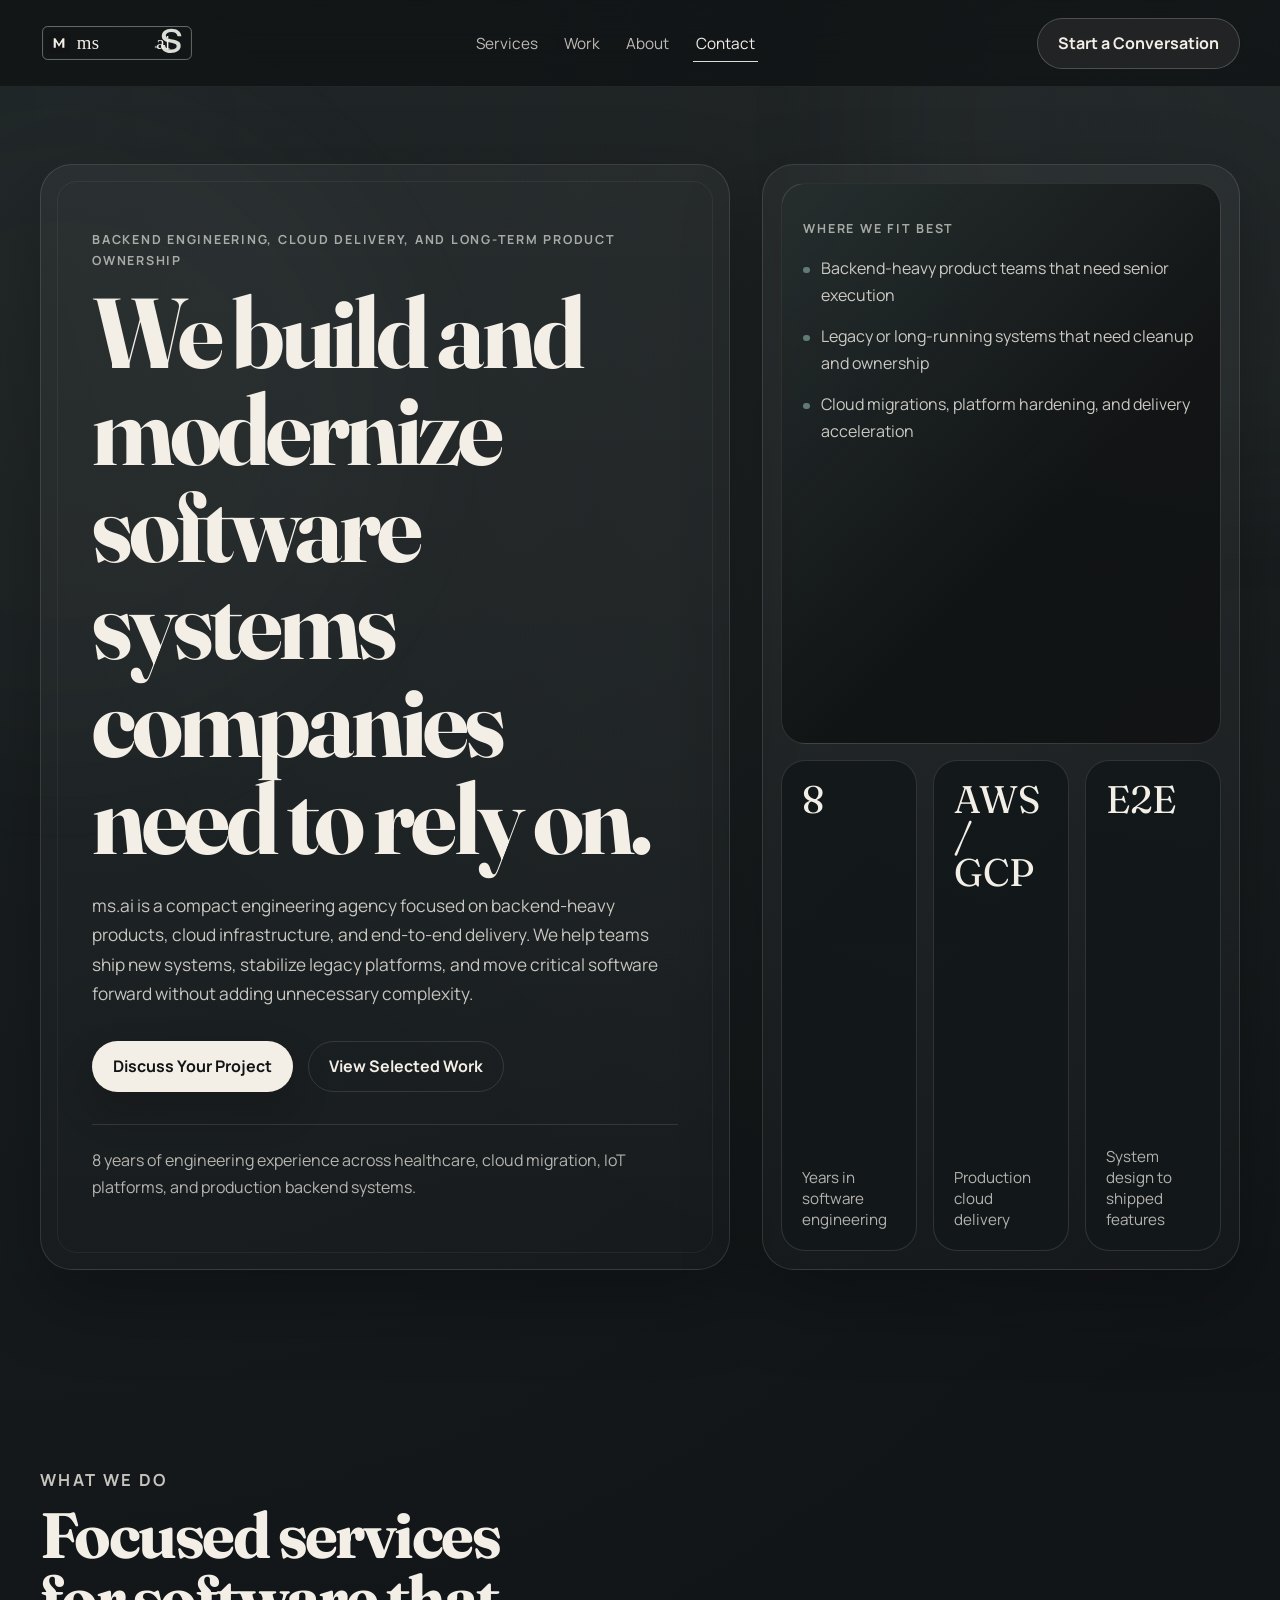
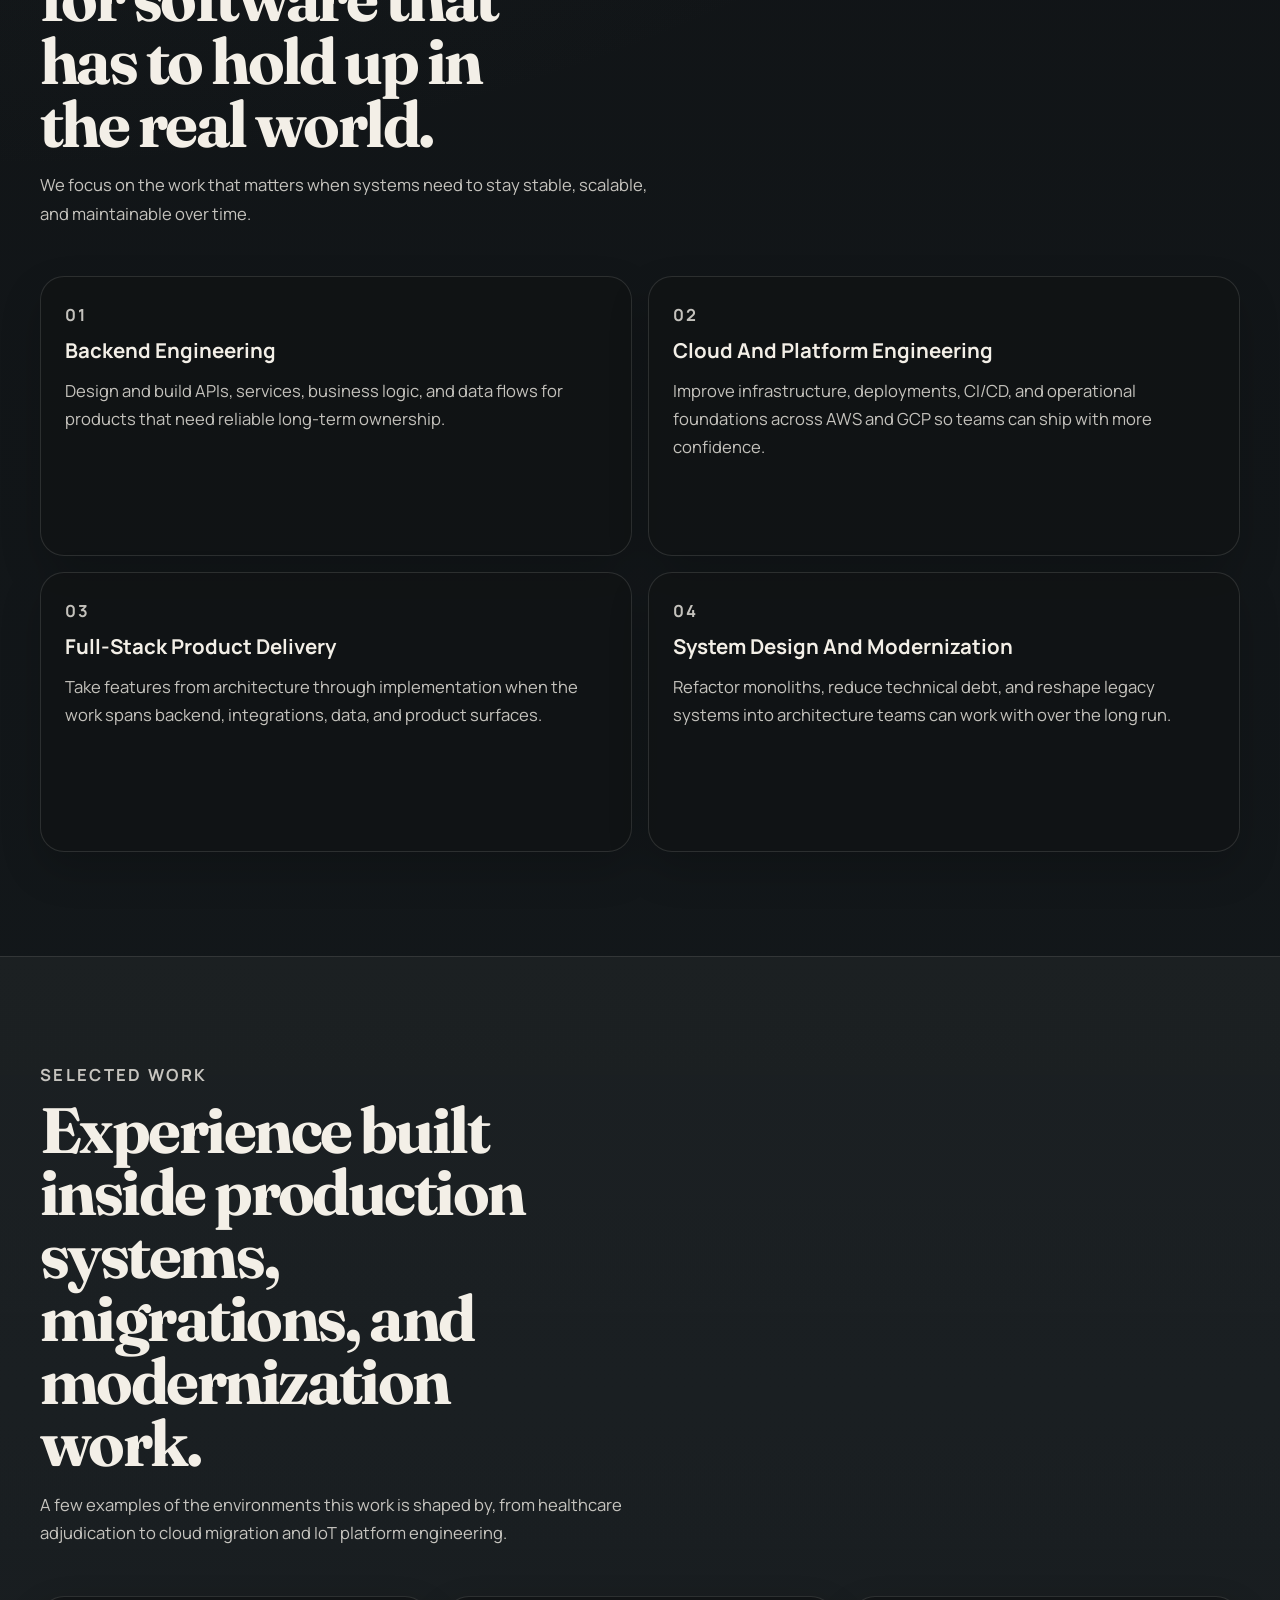
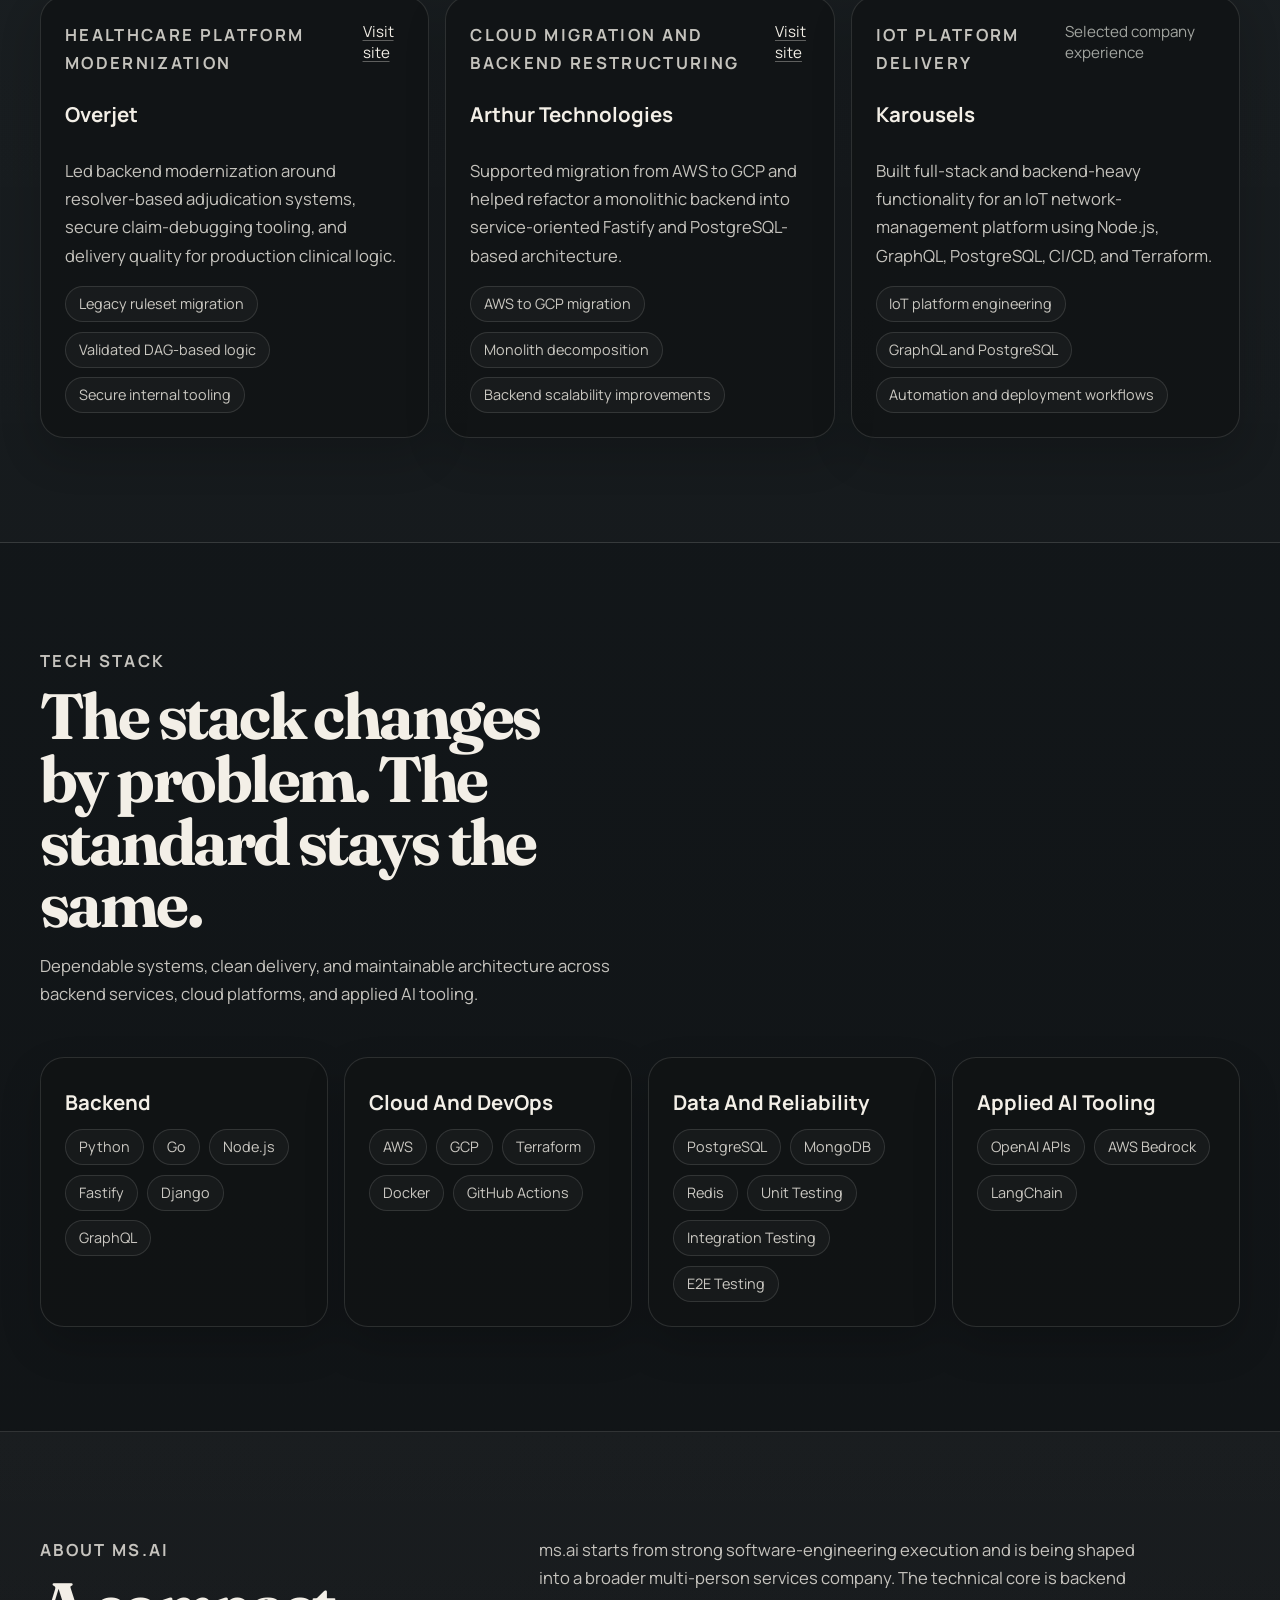
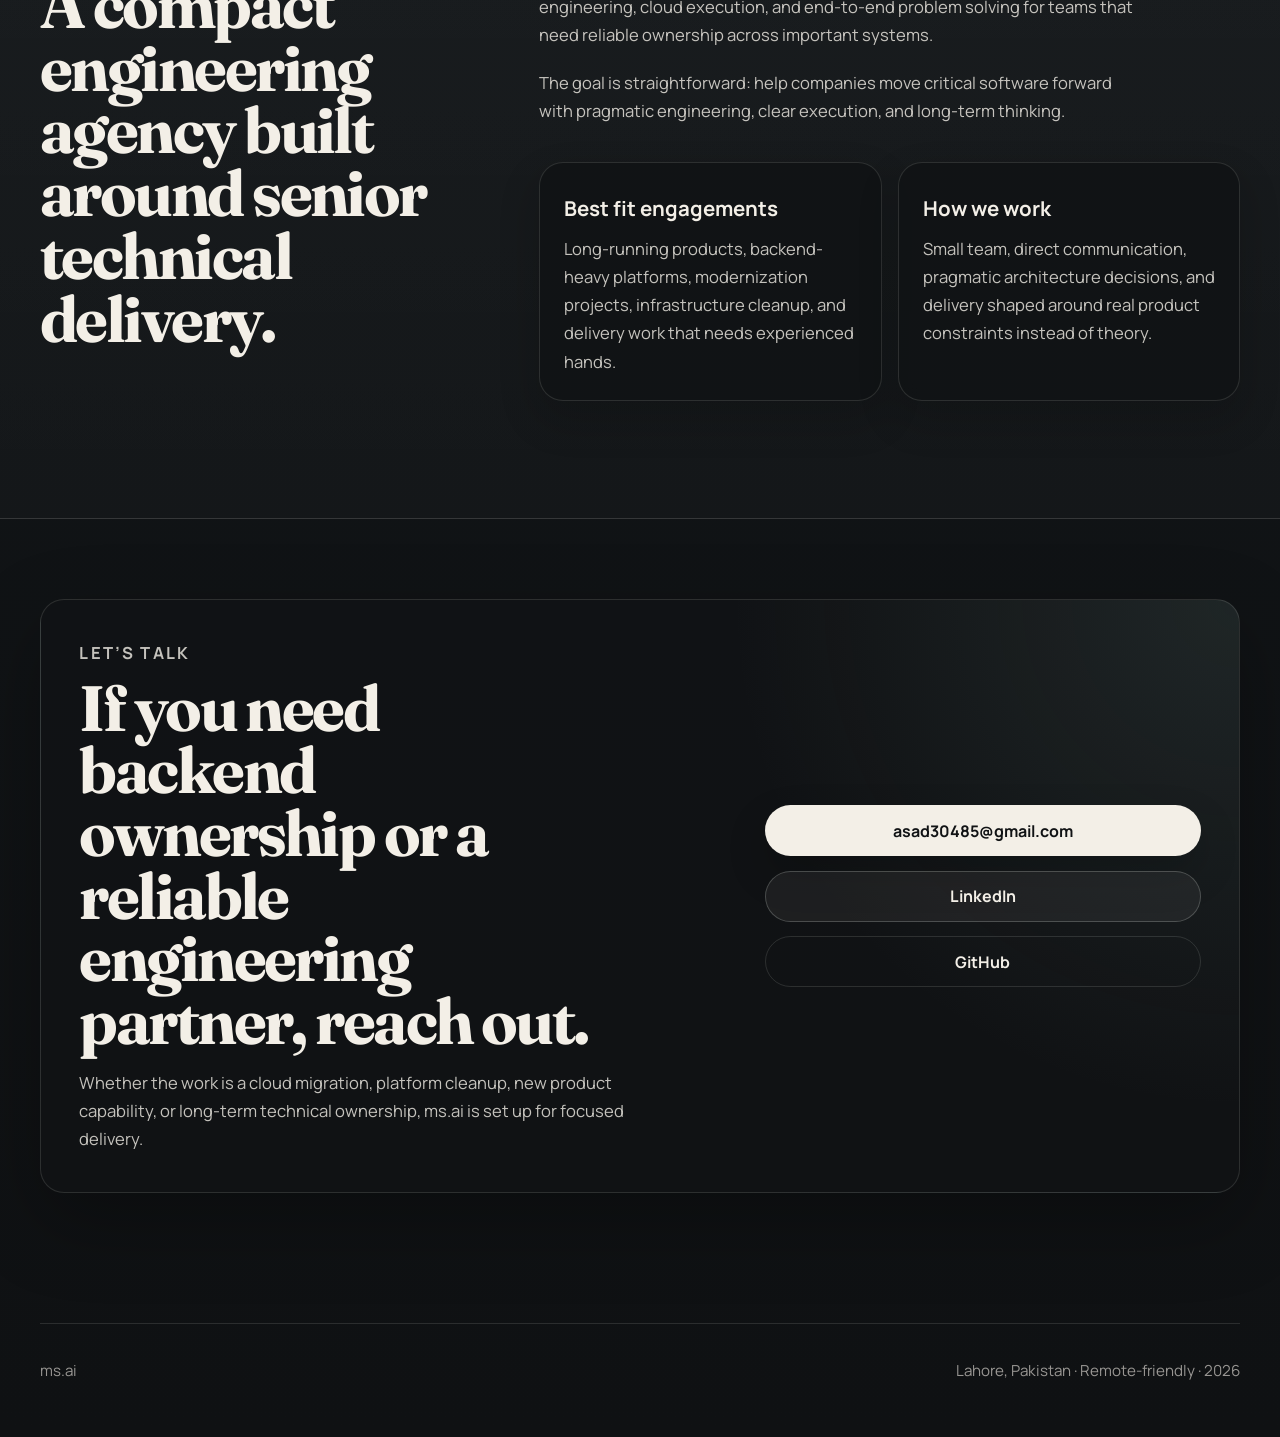
==== index.html @ ae2db21d "github initial page first commit" ====
<!DOCTYPE html>
<html lang="en">
  <head>
    <meta charset="UTF-8" />
    <meta name="viewport" content="width=device-width, initial-scale=1.0" />
    <title>ms.ai | Backend-First Engineering For Long-Running Products</title>
    <meta
      name="description"
      content="ms.ai is a compact engineering agency delivering backend, cloud, and full-stack execution for teams building, modernizing, or maintaining software products."
    />
    <meta name="theme-color" content="#111315" />
    <link rel="preconnect" href="https://fonts.googleapis.com" />
    <link rel="preconnect" href="https://fonts.gstatic.com" crossorigin />
    <link
      href="https://fonts.googleapis.com/css2?family=Manrope:wght@400;500;600;700;800&family=Fraunces:opsz,wght,SOFT@9..144,500,50&display=swap"
      rel="stylesheet"
    />
    <link rel="stylesheet" href="styles.css" />
  </head>
  <body>
    <div class="page-shell">
      <header class="site-header">
        <div class="container header-inner">
          <a class="brand" href="#top" aria-label="ms.ai home">
            <img
              src="assets/logos/ms-ai-wordmark.svg"
              alt="ms.ai"
              class="brand-mark"
              width="180"
              height="45"
            />
          </a>

          <button
            class="nav-toggle"
            type="button"
            aria-expanded="false"
            aria-controls="site-nav"
            aria-label="Open navigation"
          >
            <span></span>
            <span></span>
          </button>

          <nav class="site-nav" id="site-nav" aria-label="Primary">
            <a href="#services" data-nav-link>Services</a>
            <a href="#work" data-nav-link>Work</a>
            <a href="#about" data-nav-link>About</a>
            <a href="#contact" data-nav-link>Contact</a>
          </nav>

          <a class="button button-secondary header-cta" href="mailto:asad30485@gmail.com">
            Start a Conversation
          </a>
        </div>
      </header>

      <main id="top">
        <section class="hero section reveal">
          <div class="container hero-grid">
            <div class="hero-copy">
              <p class="eyebrow">
                Backend engineering, cloud delivery, and long-term product ownership
              </p>
              <h1>We build and modernize software systems companies need to rely on.</h1>
              <p class="hero-intro">
                ms.ai is a compact engineering agency focused on backend-heavy products,
                cloud infrastructure, and end-to-end delivery. We help teams ship new
                systems, stabilize legacy platforms, and move critical software forward
                without adding unnecessary complexity.
              </p>

              <div class="hero-actions">
                <a class="button button-primary" href="mailto:asad30485@gmail.com">
                  Discuss Your Project
                </a>
                <a class="button button-ghost" href="#work">View Selected Work</a>
              </div>

              <p class="trust-line">
                8 years of engineering experience across healthcare, cloud migration,
                IoT platforms, and production backend systems.
              </p>
            </div>

            <aside class="hero-panel">
              <div class="hero-panel-card hero-panel-card-accent">
                <p class="panel-label">Where we fit best</p>
                <ul class="panel-list">
                  <li>Backend-heavy product teams that need senior execution</li>
                  <li>Legacy or long-running systems that need cleanup and ownership</li>
                  <li>Cloud migrations, platform hardening, and delivery acceleration</li>
                </ul>
              </div>

              <div class="hero-stats">
                <article class="stat-card">
                  <span class="stat-value">8</span>
                  <span class="stat-label">Years in software engineering</span>
                </article>
                <article class="stat-card">
                  <span class="stat-value">AWS / GCP</span>
                  <span class="stat-label">Production cloud delivery</span>
                </article>
                <article class="stat-card">
                  <span class="stat-value">E2E</span>
                  <span class="stat-label">System design to shipped features</span>
                </article>
              </div>
            </aside>
          </div>
        </section>

        <section class="section reveal" id="services">
          <div class="container">
            <div class="section-heading">
              <p class="section-label">What We Do</p>
              <h2>Focused services for software that has to hold up in the real world.</h2>
              <p>
                We focus on the work that matters when systems need to stay stable,
                scalable, and maintainable over time.
              </p>
            </div>

            <div class="services-grid">
              <article class="service-card">
                <p class="card-index">01</p>
                <h3>Backend Engineering</h3>
                <p>
                  Design and build APIs, services, business logic, and data flows for
                  products that need reliable long-term ownership.
                </p>
              </article>

              <article class="service-card">
                <p class="card-index">02</p>
                <h3>Cloud And Platform Engineering</h3>
                <p>
                  Improve infrastructure, deployments, CI/CD, and operational foundations
                  across AWS and GCP so teams can ship with more confidence.
                </p>
              </article>

              <article class="service-card">
                <p class="card-index">03</p>
                <h3>Full-Stack Product Delivery</h3>
                <p>
                  Take features from architecture through implementation when the work spans
                  backend, integrations, data, and product surfaces.
                </p>
              </article>

              <article class="service-card">
                <p class="card-index">04</p>
                <h3>System Design And Modernization</h3>
                <p>
                  Refactor monoliths, reduce technical debt, and reshape legacy systems into
                  architecture teams can work with over the long run.
                </p>
              </article>
            </div>
          </div>
        </section>

        <section class="section section-alt reveal" id="work">
          <div class="container">
            <div class="section-heading">
              <p class="section-label">Selected Work</p>
              <h2>Experience built inside production systems, migrations, and modernization work.</h2>
              <p>
                A few examples of the environments this work is shaped by, from healthcare
                adjudication to cloud migration and IoT platform engineering.
              </p>
            </div>

            <div class="work-grid">
              <article class="work-card">
                <div class="work-card-top">
                  <p class="work-tag">Healthcare platform modernization</p>
                  <a href="https://www.overjet.com/" target="_blank" rel="noreferrer">
                    Visit site
                  </a>
                </div>
                <h3>Overjet</h3>
                <p>
                  Led backend modernization around resolver-based adjudication systems,
                  secure claim-debugging tooling, and delivery quality for production
                  clinical logic.
                </p>
                <ul class="chip-list" aria-label="Overjet highlights">
                  <li>Legacy ruleset migration</li>
                  <li>Validated DAG-based logic</li>
                  <li>Secure internal tooling</li>
                </ul>
              </article>

              <article class="work-card">
                <div class="work-card-top">
                  <p class="work-tag">Cloud migration and backend restructuring</p>
                  <a href="https://arthur.digital/" target="_blank" rel="noreferrer">
                    Visit site
                  </a>
                </div>
                <h3>Arthur Technologies</h3>
                <p>
                  Supported migration from AWS to GCP and helped refactor a monolithic backend
                  into service-oriented Fastify and PostgreSQL-based architecture.
                </p>
                <ul class="chip-list" aria-label="Arthur Technologies highlights">
                  <li>AWS to GCP migration</li>
                  <li>Monolith decomposition</li>
                  <li>Backend scalability improvements</li>
                </ul>
              </article>

              <article class="work-card">
                <div class="work-card-top">
                  <p class="work-tag">IoT platform delivery</p>
                  <span class="muted-link">Selected company experience</span>
                </div>
                <h3>Karousels</h3>
                <p>
                  Built full-stack and backend-heavy functionality for an IoT
                  network-management platform using Node.js, GraphQL, PostgreSQL, CI/CD,
                  and Terraform.
                </p>
                <ul class="chip-list" aria-label="Karousels highlights">
                  <li>IoT platform engineering</li>
                  <li>GraphQL and PostgreSQL</li>
                  <li>Automation and deployment workflows</li>
                </ul>
              </article>
            </div>
          </div>
        </section>

        <section class="section reveal" id="stack">
          <div class="container">
            <div class="section-heading">
              <p class="section-label">Tech Stack</p>
              <h2>The stack changes by problem. The standard stays the same.</h2>
              <p>
                Dependable systems, clean delivery, and maintainable architecture across
                backend services, cloud platforms, and applied AI tooling.
              </p>
            </div>

            <div class="stack-grid">
              <article class="stack-card">
                <h3>Backend</h3>
                <ul class="chip-list">
                  <li>Python</li>
                  <li>Go</li>
                  <li>Node.js</li>
                  <li>Fastify</li>
                  <li>Django</li>
                  <li>GraphQL</li>
                </ul>
              </article>

              <article class="stack-card">
                <h3>Cloud And DevOps</h3>
                <ul class="chip-list">
                  <li>AWS</li>
                  <li>GCP</li>
                  <li>Terraform</li>
                  <li>Docker</li>
                  <li>GitHub Actions</li>
                </ul>
              </article>

              <article class="stack-card">
                <h3>Data And Reliability</h3>
                <ul class="chip-list">
                  <li>PostgreSQL</li>
                  <li>MongoDB</li>
                  <li>Redis</li>
                  <li>Unit Testing</li>
                  <li>Integration Testing</li>
                  <li>E2E Testing</li>
                </ul>
              </article>

              <article class="stack-card">
                <h3>Applied AI Tooling</h3>
                <ul class="chip-list">
                  <li>OpenAI APIs</li>
                  <li>AWS Bedrock</li>
                  <li>LangChain</li>
                </ul>
              </article>
            </div>
          </div>
        </section>

        <section class="section section-alt reveal" id="about">
          <div class="container about-grid">
            <div class="section-heading">
              <p class="section-label">About ms.ai</p>
              <h2>A compact engineering agency built around senior technical delivery.</h2>
            </div>

            <div class="about-copy">
              <p>
                ms.ai starts from strong software-engineering execution and is being shaped
                into a broader multi-person services company. The technical core is backend
                engineering, cloud execution, and end-to-end problem solving for teams that
                need reliable ownership across important systems.
              </p>
              <p>
                The goal is straightforward: help companies move critical software forward
                with pragmatic engineering, clear execution, and long-term thinking.
              </p>

              <div class="about-panels">
                <article class="about-panel">
                  <h3>Best fit engagements</h3>
                  <p>
                    Long-running products, backend-heavy platforms, modernization projects,
                    infrastructure cleanup, and delivery work that needs experienced hands.
                  </p>
                </article>
                <article class="about-panel">
                  <h3>How we work</h3>
                  <p>
                    Small team, direct communication, pragmatic architecture decisions, and
                    delivery shaped around real product constraints instead of theory.
                  </p>
                </article>
              </div>
            </div>
          </div>
        </section>

        <section class="section contact-section reveal" id="contact">
          <div class="container">
            <div class="contact-card">
              <div class="contact-copy">
                <p class="section-label">Let’s Talk</p>
                <h2>If you need backend ownership or a reliable engineering partner, reach out.</h2>
                <p>
                  Whether the work is a cloud migration, platform cleanup, new product
                  capability, or long-term technical ownership, ms.ai is set up for focused
                  delivery.
                </p>
              </div>

              <div class="contact-actions">
                <a class="button button-primary" href="mailto:asad30485@gmail.com">
                  asad30485@gmail.com
                </a>
                <a
                  class="button button-secondary"
                  href="https://www.linkedin.com/in/masadshah/"
                  target="_blank"
                  rel="noreferrer"
                >
                  LinkedIn
                </a>
                <a
                  class="button button-ghost"
                  href="https://github.com/SMAsadAli"
                  target="_blank"
                  rel="noreferrer"
                >
                  GitHub
                </a>
              </div>
            </div>
          </div>
        </section>
      </main>

      <footer class="site-footer">
        <div class="container footer-inner">
          <p>ms.ai</p>
          <p>Lahore, Pakistan · Remote-friendly · <span id="current-year"></span></p>
        </div>
      </footer>
    </div>

    <script src="script.js"></script>
  </body>
</html>
---- styles.css ----
:root {
  --ink: #111315;
  --ink-soft: #171c20;
  --steel: #2e3a42;
  --steel-bright: #5f7b78;
  --mist: #d9ddd6;
  --paper: #f3efe7;
  --paper-soft: rgba(243, 239, 231, 0.82);
  --line: rgba(217, 221, 214, 0.14);
  --line-strong: rgba(217, 221, 214, 0.24);
  --glow: rgba(109, 138, 134, 0.18);
  --shadow: 0 28px 80px rgba(0, 0, 0, 0.28);
  --shadow-soft: 0 18px 40px rgba(0, 0, 0, 0.18);
  --radius-xl: 32px;
  --radius-lg: 24px;
  --radius-md: 18px;
  --radius-sm: 14px;
  --max-width: 1200px;
}

*,
*::before,
*::after {
  box-sizing: border-box;
}

html {
  scroll-behavior: smooth;
}

body {
  margin: 0;
  font-family: "Manrope", sans-serif;
  background:
    radial-gradient(circle at top left, rgba(95, 123, 120, 0.18), transparent 28%),
    radial-gradient(circle at top right, rgba(243, 239, 231, 0.06), transparent 22%),
    linear-gradient(180deg, #0f1113 0%, #13181b 48%, #0f1113 100%);
  color: var(--paper);
  min-height: 100vh;
}

body.menu-open {
  overflow: hidden;
}

a {
  color: inherit;
  text-decoration: none;
}

img {
  display: block;
  max-width: 100%;
}

p,
li {
  line-height: 1.7;
}

ul {
  margin: 0;
  padding: 0;
  list-style: none;
}

.page-shell {
  position: relative;
  overflow-x: clip;
}

.page-shell::before,
.page-shell::after {
  content: "";
  position: fixed;
  inset: auto;
  z-index: -1;
  width: 44rem;
  height: 44rem;
  border-radius: 50%;
  filter: blur(80px);
  opacity: 0.32;
  pointer-events: none;
}

.page-shell::before {
  top: -14rem;
  right: -18rem;
  background: rgba(95, 123, 120, 0.22);
}

.page-shell::after {
  bottom: 8rem;
  left: -18rem;
  background: rgba(243, 239, 231, 0.08);
}

.container {
  width: min(var(--max-width), calc(100% - 2rem));
  margin: 0 auto;
}

.section {
  padding: 6.5rem 0;
}

.section-alt {
  background:
    linear-gradient(180deg, rgba(255, 255, 255, 0.02), rgba(255, 255, 255, 0)),
    rgba(255, 255, 255, 0.02);
  border-top: 1px solid var(--line);
  border-bottom: 1px solid var(--line);
}

.section-heading {
  max-width: 48rem;
  margin-bottom: 3rem;
}

.section-label,
.eyebrow,
.panel-label,
.card-index,
.work-tag {
  text-transform: uppercase;
  letter-spacing: 0.14em;
  font-size: 0.78rem;
  font-weight: 700;
}

.section-label,
.eyebrow,
.panel-label,
.card-index,
.work-tag,
.muted-link {
  color: rgba(217, 221, 214, 0.72);
}

h1,
h2,
h3 {
  margin: 0;
}

h1,
h2 {
  font-family: "Fraunces", Georgia, serif;
  letter-spacing: -0.04em;
  line-height: 0.98;
}

h1 {
  max-width: 12ch;
  margin-top: 0.75rem;
  font-size: clamp(3.2rem, 9vw, 6.2rem);
}

h2 {
  max-width: 12ch;
  margin: 0.6rem 0 1rem;
  font-size: clamp(2.3rem, 5.6vw, 4rem);
}

h3 {
  font-size: 1.28rem;
  line-height: 1.2;
}

.site-header {
  position: sticky;
  top: 0;
  z-index: 20;
  padding: 1.1rem 0;
  backdrop-filter: blur(18px);
  background: rgba(15, 17, 19, 0.72);
  border-bottom: 1px solid rgba(217, 221, 214, 0.08);
}

.header-inner {
  display: grid;
  grid-template-columns: auto 1fr auto;
  align-items: center;
  gap: 1.5rem;
}

.brand {
  display: inline-flex;
  align-items: center;
}

.brand-mark {
  height: 2.4rem;
  width: auto;
}

.site-nav {
  display: flex;
  justify-content: center;
  gap: 1.25rem;
}

.site-nav a {
  position: relative;
  padding: 0.5rem 0.2rem;
  font-size: 0.96rem;
  color: rgba(243, 239, 231, 0.76);
  transition: color 180ms ease;
}

.site-nav a::after {
  content: "";
  position: absolute;
  left: 0;
  bottom: 0;
  width: 100%;
  height: 1px;
  transform: scaleX(0);
  transform-origin: left;
  background: var(--mist);
  transition: transform 180ms ease;
}

.site-nav a:hover,
.site-nav a.is-active {
  color: var(--paper);
}

.site-nav a:hover::after,
.site-nav a.is-active::after {
  transform: scaleX(1);
}

.nav-toggle {
  display: none;
  flex-direction: column;
  justify-content: center;
  gap: 0.36rem;
  width: 3rem;
  height: 3rem;
  padding: 0;
  border: 1px solid var(--line-strong);
  border-radius: 999px;
  background: transparent;
  cursor: pointer;
}

.nav-toggle span {
  display: block;
  width: 1.1rem;
  height: 1px;
  margin: 0 auto;
  background: var(--mist);
  transition: transform 180ms ease, opacity 180ms ease;
}

.button {
  display: inline-flex;
  align-items: center;
  justify-content: center;
  min-height: 3.2rem;
  padding: 0.85rem 1.25rem;
  border-radius: 999px;
  border: 1px solid transparent;
  font-weight: 700;
  line-height: 1;
  transition:
    transform 180ms ease,
    background-color 180ms ease,
    color 180ms ease,
    border-color 180ms ease,
    box-shadow 180ms ease;
}

.button:hover {
  transform: translateY(-1px);
}

.button-primary {
  color: var(--ink);
  background: var(--paper);
  box-shadow: var(--shadow-soft);
}

.button-primary:hover {
  background: #ffffff;
}

.button-secondary {
  color: var(--paper);
  background: rgba(243, 239, 231, 0.06);
  border-color: var(--line-strong);
}

.button-secondary:hover,
.button-ghost:hover {
  border-color: rgba(243, 239, 231, 0.42);
  background: rgba(243, 239, 231, 0.09);
}

.button-ghost {
  color: var(--paper);
  background: transparent;
  border-color: var(--line);
}

.hero {
  padding: 4.8rem 0 5.8rem;
}

.hero-grid {
  display: grid;
  grid-template-columns: minmax(0, 1.3fr) minmax(20rem, 0.9fr);
  gap: 2rem;
  align-items: stretch;
}

.hero-copy,
.hero-panel {
  position: relative;
  border: 1px solid var(--line);
  border-radius: var(--radius-xl);
  background: linear-gradient(180deg, rgba(255, 255, 255, 0.04), rgba(255, 255, 255, 0.015));
  box-shadow: var(--shadow);
}

.hero-copy {
  padding: clamp(2rem, 4vw, 3.2rem);
}

.hero-copy::before {
  content: "";
  position: absolute;
  inset: 1rem;
  border-radius: calc(var(--radius-xl) - 12px);
  border: 1px solid rgba(243, 239, 231, 0.06);
  pointer-events: none;
}

.hero-intro,
.section-heading p,
.service-card p,
.work-card p,
.about-copy p,
.contact-copy p {
  max-width: 38rem;
  margin: 0;
  color: rgba(243, 239, 231, 0.8);
  font-size: 1.04rem;
}

.hero-intro {
  margin-top: 1.5rem;
  font-size: 1.08rem;
}

.hero-actions {
  display: flex;
  flex-wrap: wrap;
  gap: 0.9rem;
  margin-top: 2rem;
}

.trust-line {
  margin-top: 2rem;
  padding-top: 1.4rem;
  border-top: 1px solid var(--line);
  color: rgba(243, 239, 231, 0.72);
}

.hero-panel {
  padding: 1.1rem;
  display: grid;
  gap: 1rem;
}

.hero-panel-card,
.stat-card,
.service-card,
.work-card,
.stack-card,
.about-panel,
.contact-card {
  border: 1px solid var(--line);
  border-radius: var(--radius-lg);
  background: rgba(17, 19, 21, 0.76);
}

.hero-panel-card {
  padding: 1.35rem;
}

.hero-panel-card-accent {
  background:
    linear-gradient(135deg, rgba(109, 138, 134, 0.22), transparent 60%),
    rgba(17, 19, 21, 0.9);
}

.panel-list {
  display: grid;
  gap: 0.85rem;
  margin-top: 1rem;
}

.panel-list li {
  position: relative;
  padding-left: 1.1rem;
  color: var(--paper-soft);
}

.panel-list li::before {
  content: "";
  position: absolute;
  left: 0;
  top: 0.72rem;
  width: 0.42rem;
  height: 0.42rem;
  border-radius: 50%;
  background: var(--steel-bright);
}

.hero-stats {
  display: grid;
  grid-template-columns: repeat(3, 1fr);
  gap: 1rem;
}

.stat-card {
  min-height: 10rem;
  padding: 1.25rem;
  display: flex;
  flex-direction: column;
  justify-content: space-between;
  background: rgba(19, 24, 27, 0.92);
}

.stat-value {
  font-family: "Fraunces", Georgia, serif;
  font-size: clamp(1.8rem, 3vw, 2.5rem);
  line-height: 0.95;
}

.stat-label {
  color: rgba(243, 239, 231, 0.72);
  font-size: 0.95rem;
}

.services-grid,
.work-grid,
.stack-grid {
  display: grid;
  gap: 1rem;
}

.services-grid {
  grid-template-columns: repeat(2, minmax(0, 1fr));
}

.work-grid {
  grid-template-columns: repeat(3, minmax(0, 1fr));
}

.stack-grid {
  grid-template-columns: repeat(4, minmax(0, 1fr));
}

.service-card,
.work-card,
.stack-card,
.about-panel {
  padding: 1.5rem;
  box-shadow: var(--shadow-soft);
}

.service-card h3,
.work-card h3,
.stack-card h3,
.about-panel h3 {
  margin: 0.55rem 0 0.9rem;
}

.service-card {
  min-height: 17.5rem;
  display: flex;
  flex-direction: column;
  justify-content: flex-start;
}

.work-card {
  min-height: 20rem;
  display: flex;
  flex-direction: column;
  gap: 1rem;
}

.work-card-top {
  display: flex;
  justify-content: space-between;
  gap: 1rem;
  align-items: flex-start;
}

.work-card-top a,
.muted-link {
  font-size: 0.95rem;
}

.work-card-top a {
  color: var(--paper);
  text-decoration: underline;
  text-decoration-color: rgba(243, 239, 231, 0.34);
  text-underline-offset: 0.2em;
}

.chip-list {
  display: flex;
  flex-wrap: wrap;
  gap: 0.6rem;
  margin-top: auto;
}

.chip-list li {
  padding: 0.5rem 0.8rem;
  border: 1px solid var(--line);
  border-radius: 999px;
  background: rgba(243, 239, 231, 0.03);
  color: rgba(243, 239, 231, 0.82);
  font-size: 0.9rem;
  line-height: 1.25;
}

.stack-card {
  min-height: 14rem;
}

.about-grid {
  display: grid;
  grid-template-columns: minmax(0, 0.8fr) minmax(0, 1.2fr);
  gap: 2rem;
  align-items: start;
}

.about-copy {
  display: grid;
  gap: 1.25rem;
}

.about-panels {
  display: grid;
  grid-template-columns: repeat(2, minmax(0, 1fr));
  gap: 1rem;
  margin-top: 1rem;
}

.contact-section {
  padding-top: 5rem;
}

.contact-card {
  display: grid;
  grid-template-columns: minmax(0, 1.2fr) minmax(18rem, 0.8fr);
  gap: 2rem;
  padding: clamp(1.5rem, 3vw, 2.4rem);
  background:
    radial-gradient(circle at top right, rgba(109, 138, 134, 0.16), transparent 38%),
    rgba(17, 19, 21, 0.86);
  box-shadow: var(--shadow);
}

.contact-actions {
  display: grid;
  align-content: center;
  gap: 0.9rem;
}

.site-footer {
  padding: 1.6rem 0 2.4rem;
}

.footer-inner {
  display: flex;
  justify-content: space-between;
  gap: 1rem;
  padding-top: 1.2rem;
  border-top: 1px solid var(--line);
  color: rgba(243, 239, 231, 0.6);
  font-size: 0.95rem;
}

.reveal {
  opacity: 0;
  transform: translateY(24px);
  transition:
    opacity 500ms ease,
    transform 500ms ease;
}

.reveal.is-visible {
  opacity: 1;
  transform: translateY(0);
}

@media (max-width: 1100px) {
  .hero-grid,
  .about-grid,
  .contact-card {
    grid-template-columns: 1fr;
  }

  .work-grid {
    grid-template-columns: 1fr;
  }

  .stack-grid {
    grid-template-columns: repeat(2, minmax(0, 1fr));
  }

  .hero-stats {
    grid-template-columns: 1fr 1fr 1fr;
  }
}

@media (max-width: 860px) {
  .header-inner {
    grid-template-columns: auto auto;
    justify-content: space-between;
  }

  .header-cta {
    display: none;
  }

  .nav-toggle {
    display: inline-flex;
  }

  .site-nav {
    position: absolute;
    top: calc(100% + 0.75rem);
    left: 1rem;
    right: 1rem;
    display: grid;
    gap: 0.3rem;
    padding: 0.8rem;
    background: rgba(17, 19, 21, 0.98);
    border: 1px solid var(--line-strong);
    border-radius: 1.25rem;
    box-shadow: var(--shadow-soft);
    opacity: 0;
    visibility: hidden;
    transform: translateY(-8px);
    transition:
      opacity 180ms ease,
      transform 180ms ease,
      visibility 180ms ease;
  }

  body.menu-open .site-nav {
    opacity: 1;
    visibility: visible;
    transform: translateY(0);
  }

  body.menu-open .nav-toggle span:first-child {
    transform: translateY(3.5px) rotate(45deg);
  }

  body.menu-open .nav-toggle span:last-child {
    transform: translateY(-3.5px) rotate(-45deg);
  }

  .site-nav a {
    padding: 0.9rem 0.75rem;
    border-radius: 0.85rem;
  }

  .site-nav a:hover,
  .site-nav a.is-active {
    background: rgba(243, 239, 231, 0.04);
  }

  .site-nav a::after {
    display: none;
  }

  .services-grid,
  .stack-grid,
  .about-panels,
  .hero-stats {
    grid-template-columns: 1fr;
  }

  .section {
    padding: 5rem 0;
  }

  h1 {
    max-width: 100%;
  }

  h2 {
    max-width: 14ch;
  }
}

@media (max-width: 640px) {
  .container {
    width: min(var(--max-width), calc(100% - 1.2rem));
  }

  .hero {
    padding-top: 4rem;
  }

  .hero-copy,
  .hero-panel,
  .service-card,
  .work-card,
  .stack-card,
  .about-panel,
  .contact-card {
    border-radius: 1.35rem;
  }

  .hero-copy {
    padding: 1.35rem;
  }

  .hero-copy::before {
    inset: 0.7rem;
    border-radius: 1rem;
  }

  .hero-actions,
  .contact-actions {
    grid-template-columns: 1fr;
  }

  .hero-actions .button,
  .contact-actions .button {
    width: 100%;
  }

  .footer-inner {
    flex-direction: column;
  }
}

@media (prefers-reduced-motion: reduce) {
  html {
    scroll-behavior: auto;
  }

  *,
  *::before,
  *::after {
    transition-duration: 0ms !important;
    animation-duration: 0ms !important;
  }

  .reveal {
    opacity: 1;
    transform: none;
  }
}
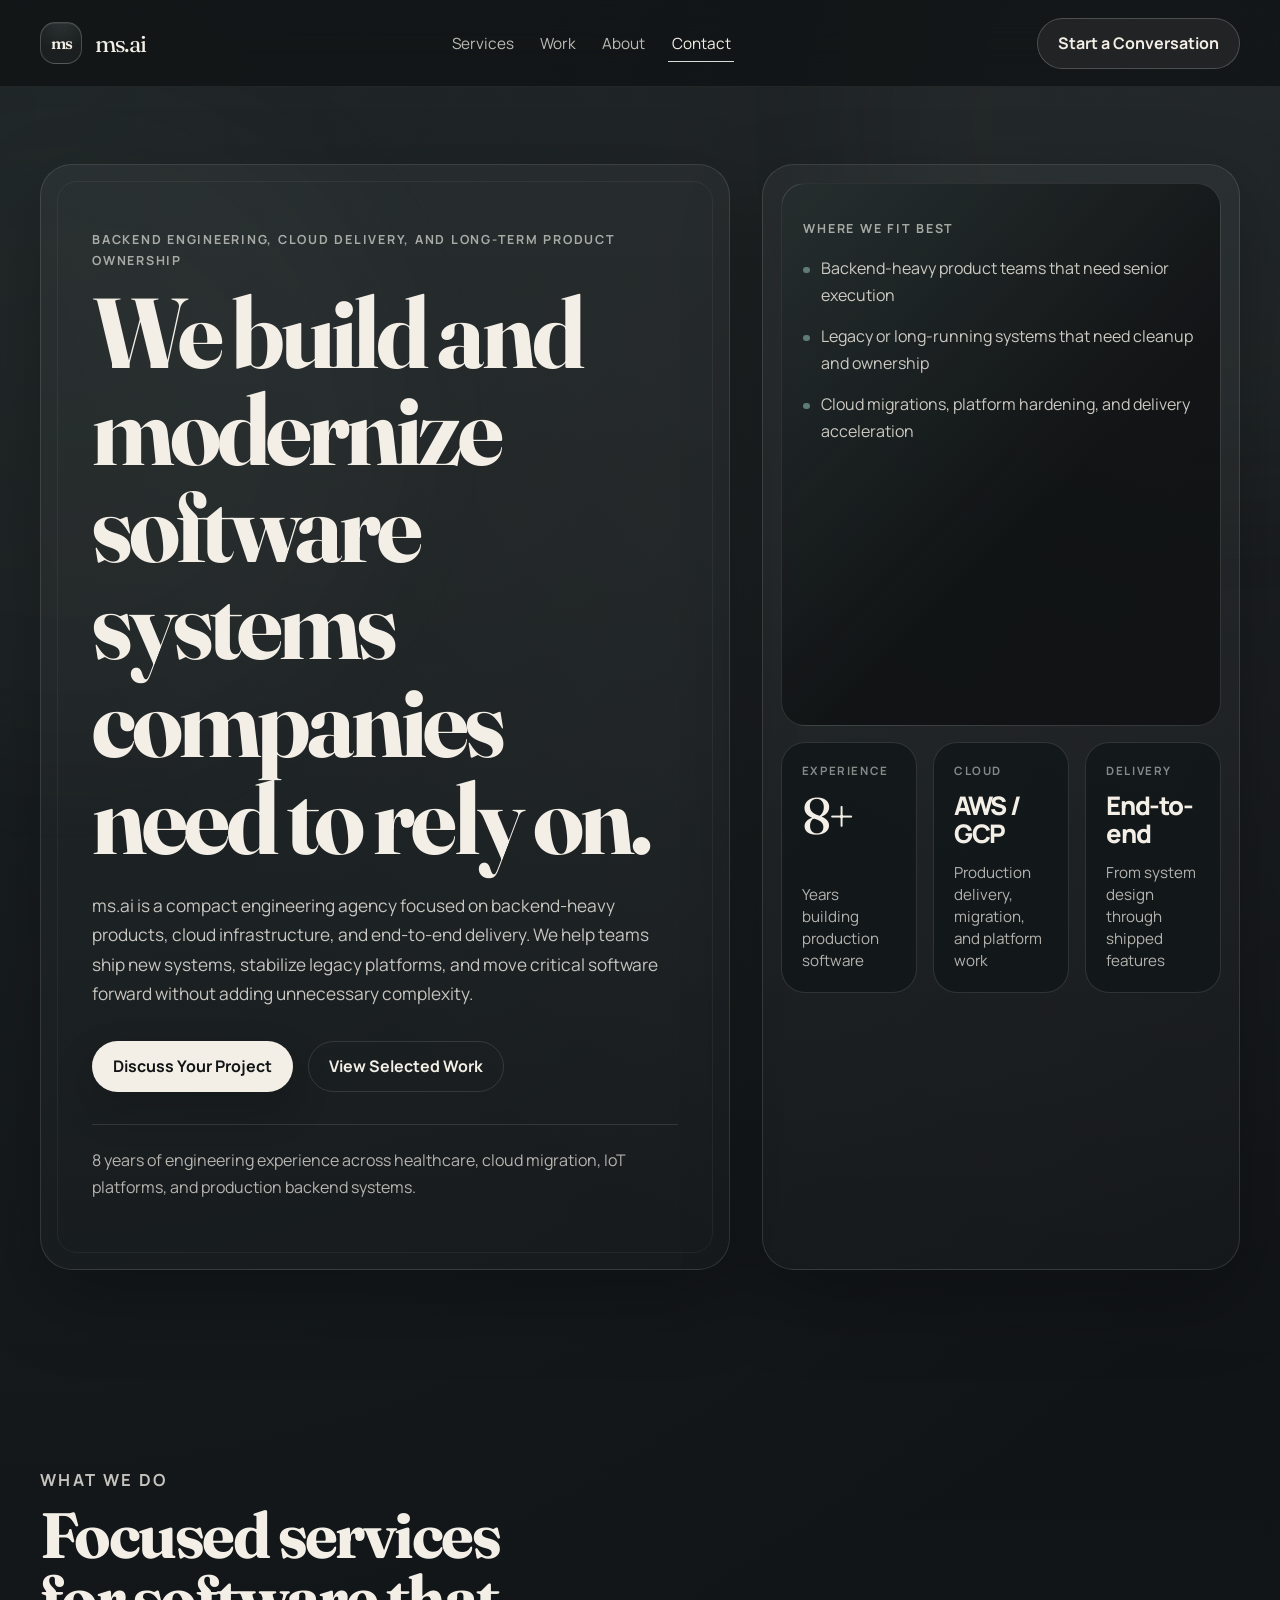
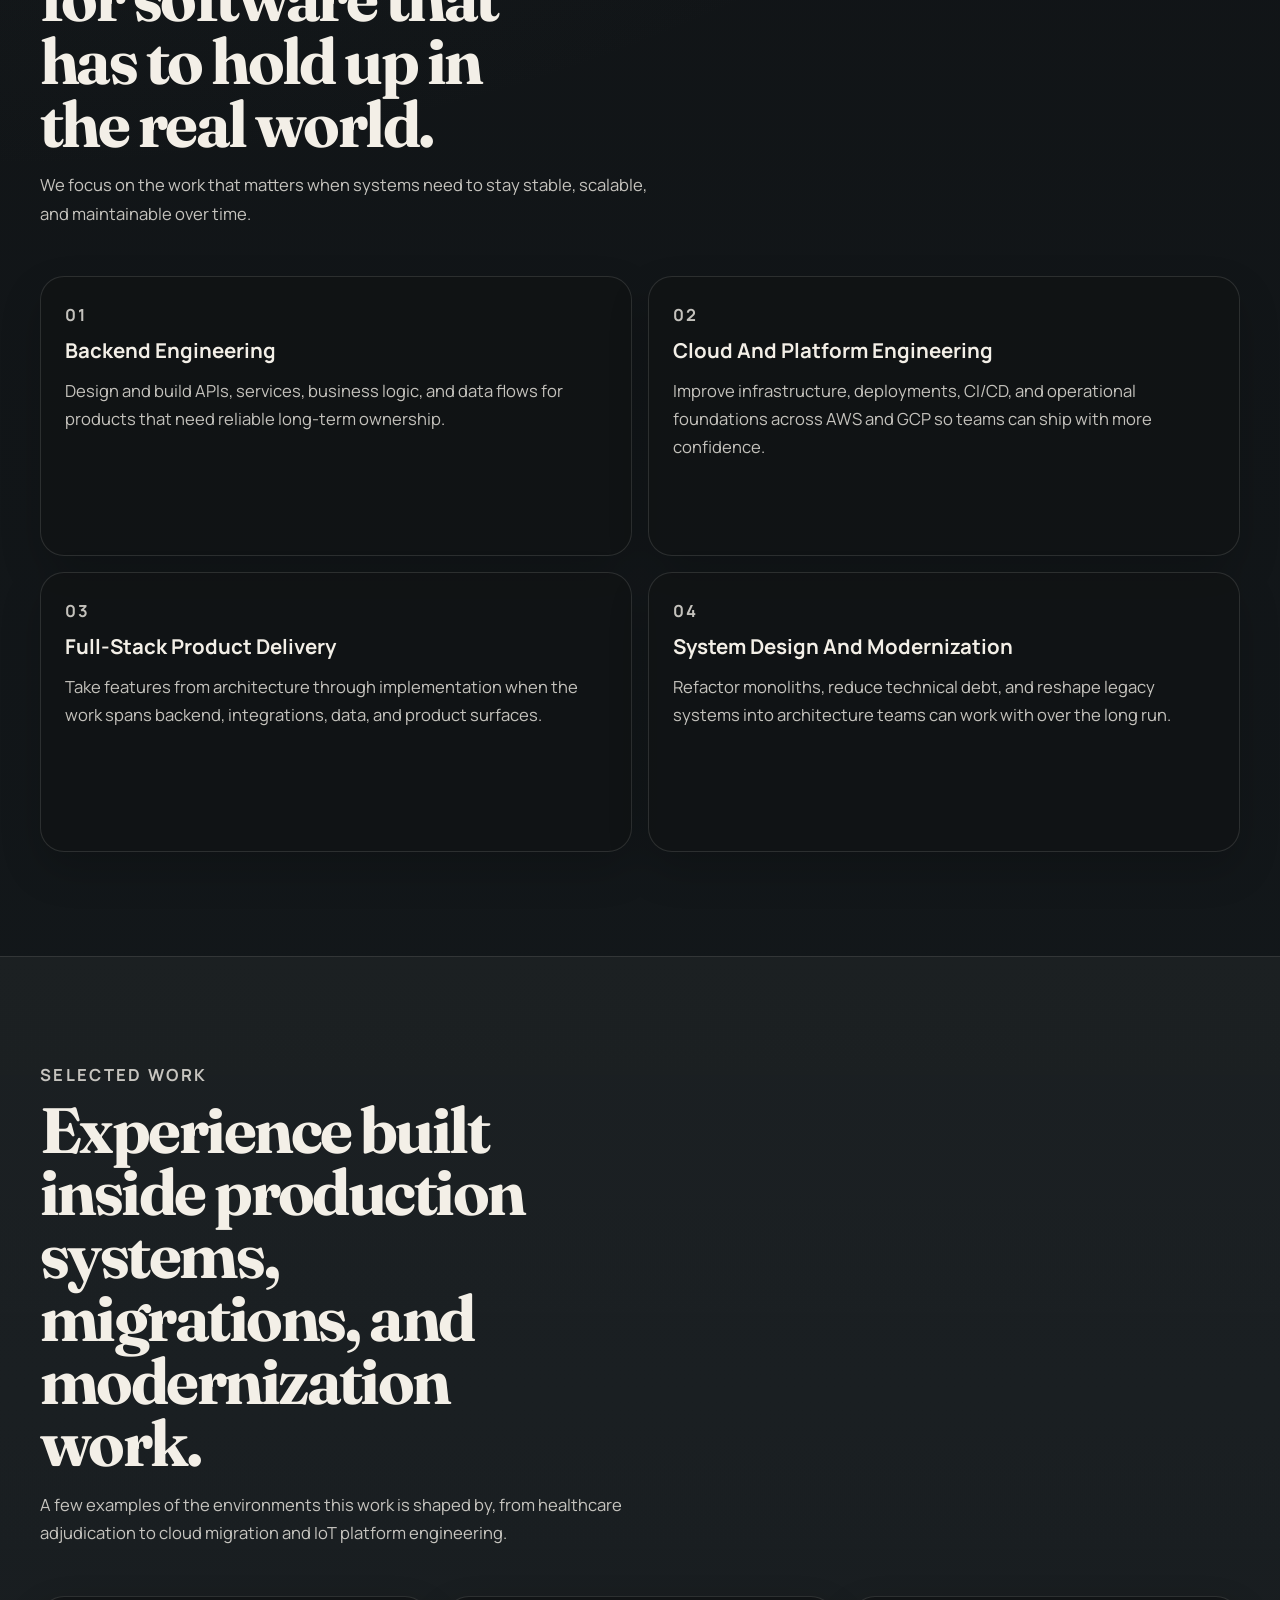
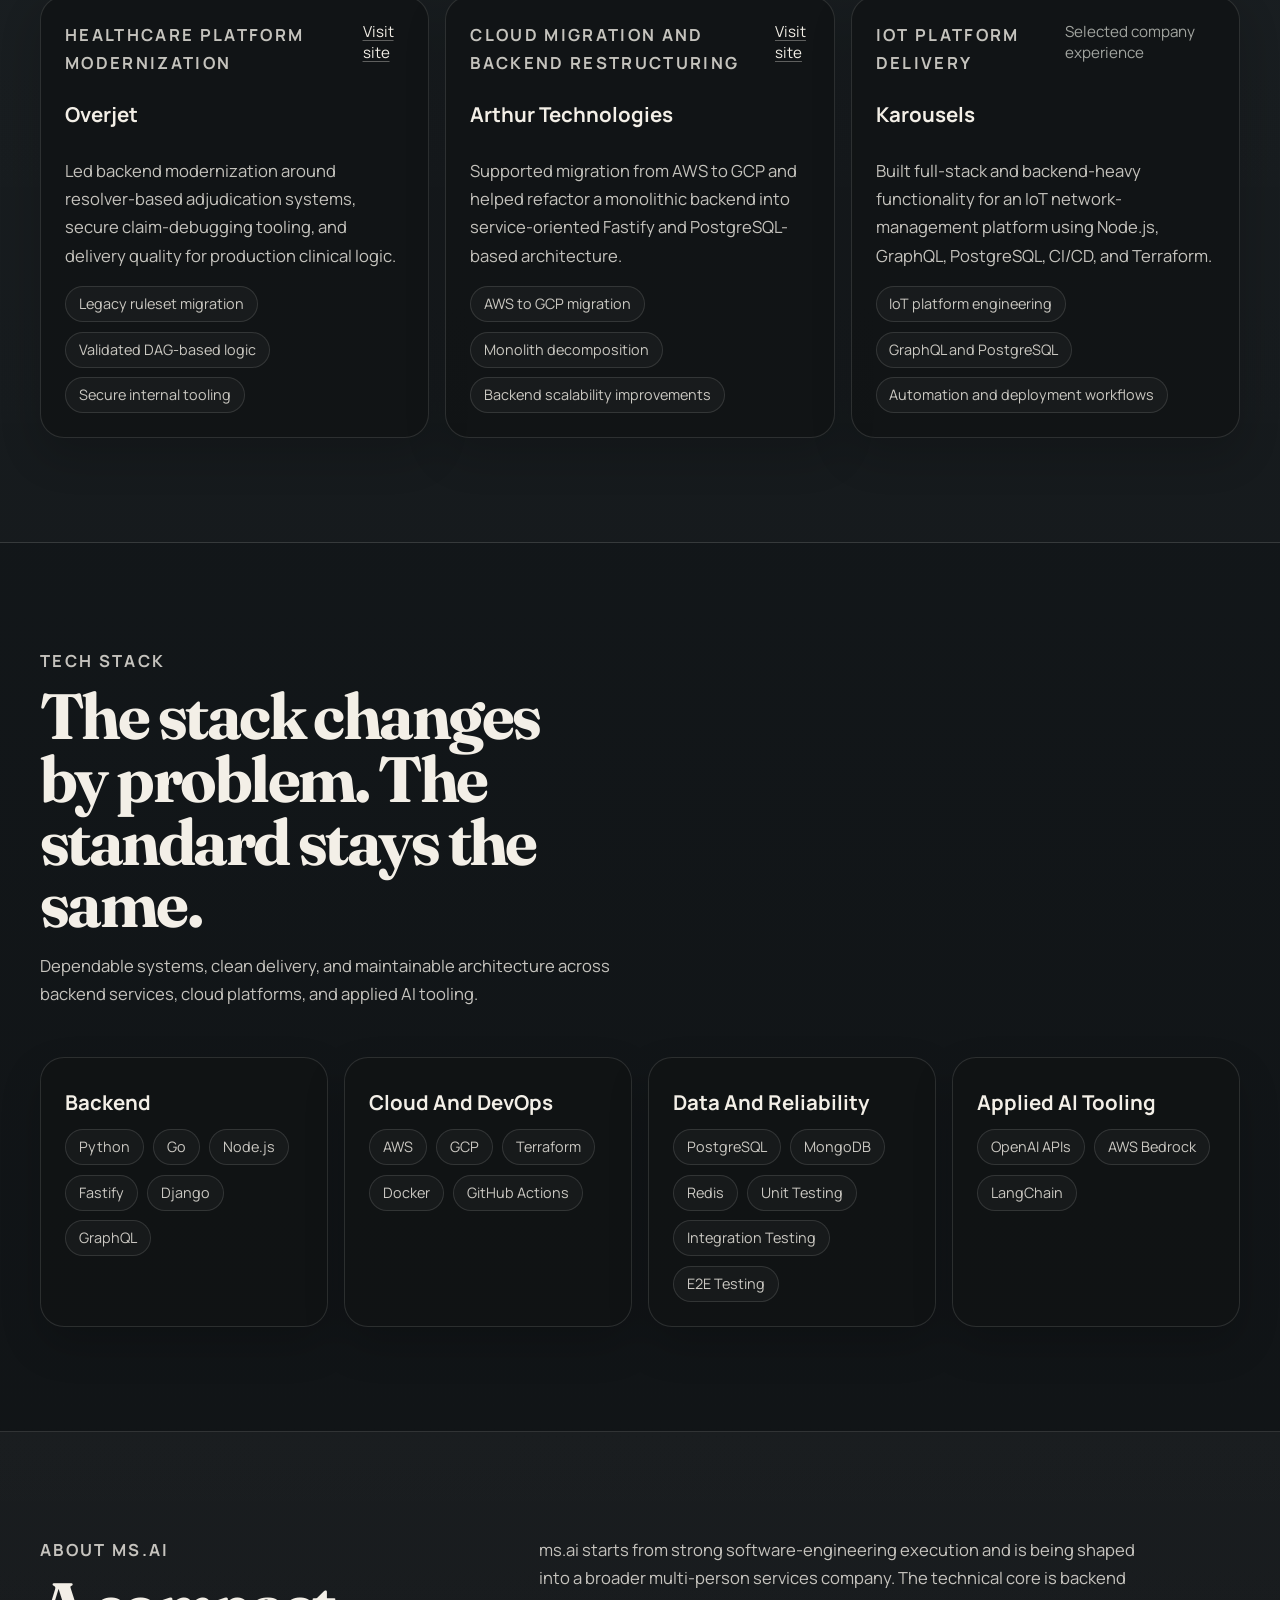
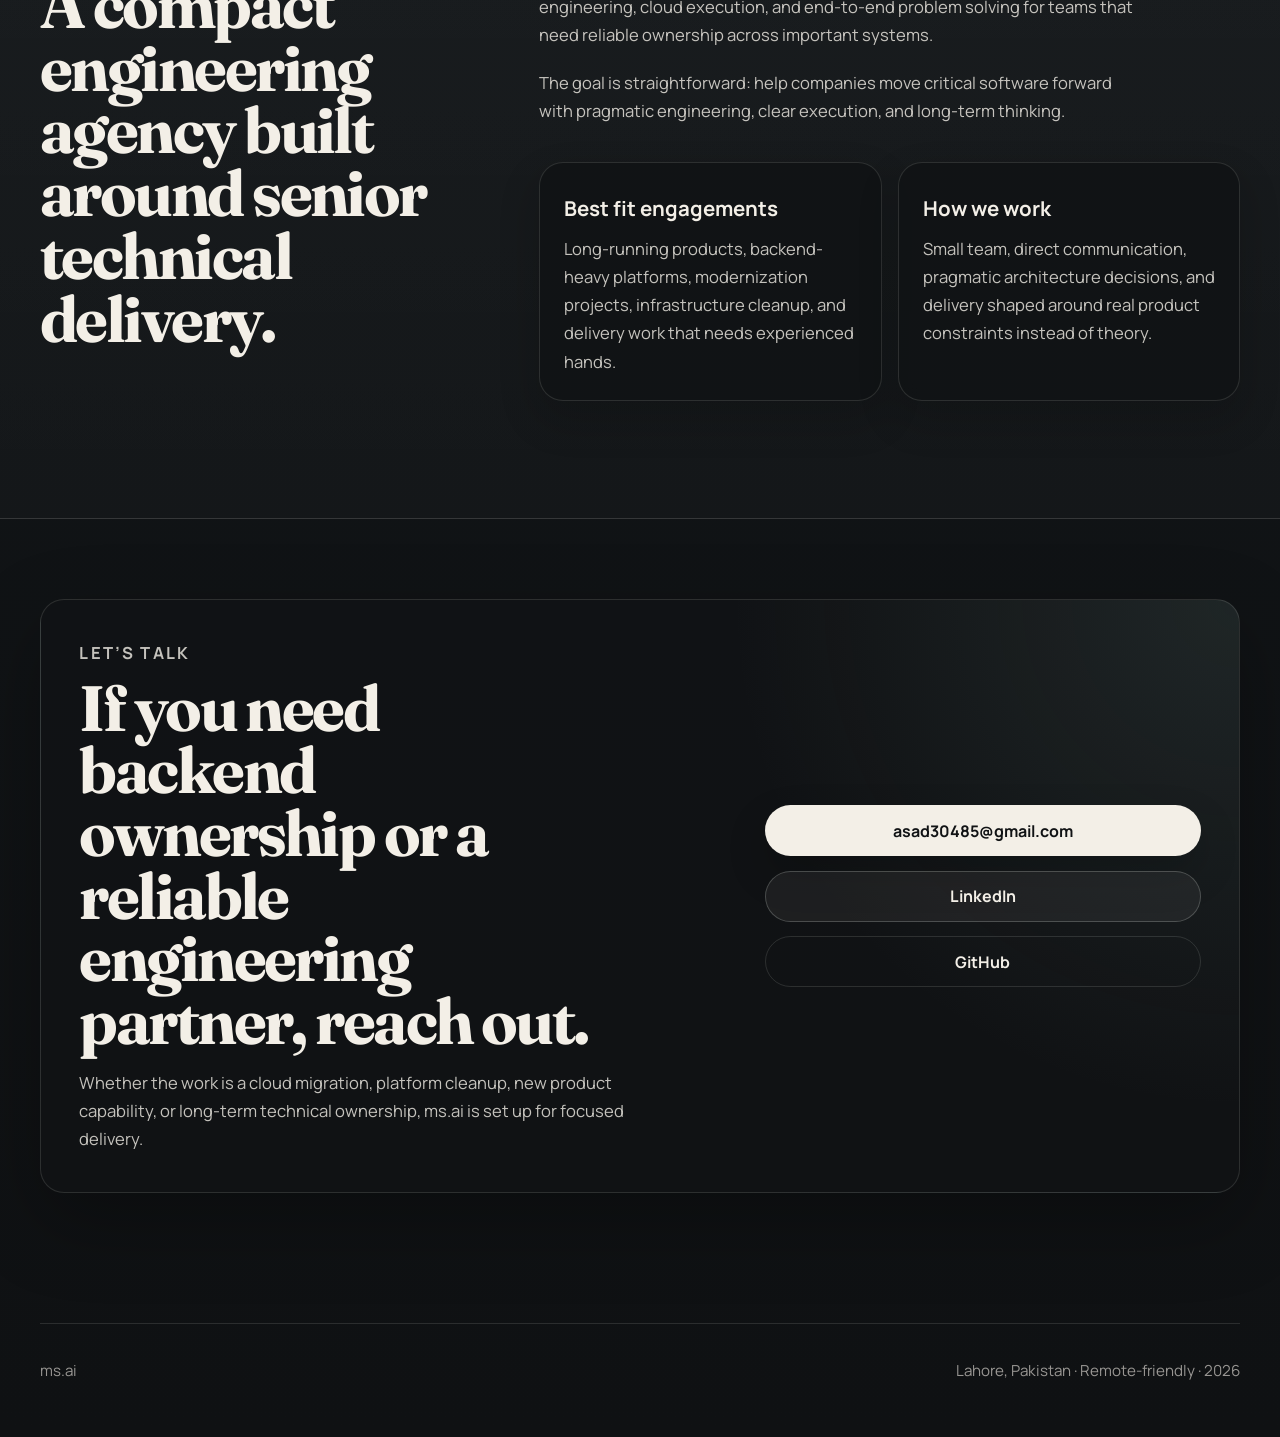
==== commit cb7b5c5d: "update ui to make responsive" ====
--- a/index.html
+++ b/index.html
@@ -22,13 +22,8 @@
       <header class="site-header">
         <div class="container header-inner">
           <a class="brand" href="#top" aria-label="ms.ai home">
-            <img
-              src="assets/logos/ms-ai-wordmark.svg"
-              alt="ms.ai"
-              class="brand-mark"
-              width="180"
-              height="45"
-            />
+            <span class="brand-badge" aria-hidden="true">ms</span>
+            <span class="brand-wordmark">ms.ai</span>
           </a>
 
           <button
@@ -95,16 +90,19 @@
 
               <div class="hero-stats">
                 <article class="stat-card">
-                  <span class="stat-value">8</span>
-                  <span class="stat-label">Years in software engineering</span>
+                  <span class="stat-kicker">Experience</span>
+                  <span class="stat-value">8+</span>
+                  <span class="stat-label">Years building production software</span>
                 </article>
                 <article class="stat-card">
-                  <span class="stat-value">AWS / GCP</span>
-                  <span class="stat-label">Production cloud delivery</span>
+                  <span class="stat-kicker">Cloud</span>
+                  <span class="stat-value stat-value-compact">AWS / GCP</span>
+                  <span class="stat-label">Production delivery, migration, and platform work</span>
                 </article>
                 <article class="stat-card">
-                  <span class="stat-value">E2E</span>
-                  <span class="stat-label">System design to shipped features</span>
+                  <span class="stat-kicker">Delivery</span>
+                  <span class="stat-value stat-value-compact">End-to-end</span>
+                  <span class="stat-label">From system design through shipped features</span>
                 </article>
               </div>
             </aside>
--- a/styles.css
+++ b/styles.css
@@ -37,6 +37,7 @@
     linear-gradient(180deg, #0f1113 0%, #13181b 48%, #0f1113 100%);
   color: var(--paper);
   min-height: 100vh;
+  overflow-x: hidden;
 }
 
 body.menu-open {
@@ -187,11 +188,35 @@
 .brand {
   display: inline-flex;
   align-items: center;
-}
-
-.brand-mark {
-  height: 2.4rem;
-  width: auto;
+  gap: 0.8rem;
+}
+
+.brand-badge {
+  display: inline-flex;
+  align-items: center;
+  justify-content: center;
+  width: 2.65rem;
+  height: 2.65rem;
+  border: 1px solid var(--line-strong);
+  border-radius: 0.95rem;
+  background:
+    radial-gradient(circle at top, rgba(109, 138, 134, 0.18), transparent 65%),
+    rgba(243, 239, 231, 0.04);
+  color: var(--paper);
+  font-family: "Fraunces", Georgia, serif;
+  font-size: 1rem;
+  font-weight: 600;
+  letter-spacing: -0.08em;
+  line-height: 1;
+  box-shadow: inset 0 1px 0 rgba(243, 239, 231, 0.07);
+}
+
+.brand-wordmark {
+  color: var(--paper);
+  font-family: "Fraunces", Georgia, serif;
+  font-size: 1.45rem;
+  letter-spacing: -0.06em;
+  line-height: 1;
 }
 
 .site-nav {
@@ -423,26 +448,47 @@
   display: grid;
   grid-template-columns: repeat(3, 1fr);
   gap: 1rem;
+  align-content: start;
 }
 
 .stat-card {
-  min-height: 10rem;
+  min-height: 12.5rem;
   padding: 1.25rem;
-  display: flex;
-  flex-direction: column;
-  justify-content: space-between;
+  display: grid;
+  grid-template-rows: auto auto 1fr;
+  gap: 0.9rem;
   background: rgba(19, 24, 27, 0.92);
+}
+
+.stat-kicker {
+  text-transform: uppercase;
+  letter-spacing: 0.14em;
+  font-size: 0.72rem;
+  font-weight: 700;
+  color: rgba(217, 221, 214, 0.58);
 }
 
 .stat-value {
   font-family: "Fraunces", Georgia, serif;
-  font-size: clamp(1.8rem, 3vw, 2.5rem);
+  font-size: clamp(2.4rem, 4vw, 3.4rem);
   line-height: 0.95;
+  letter-spacing: -0.06em;
+}
+
+.stat-value-compact {
+  font-family: "Manrope", sans-serif;
+  font-size: clamp(1.45rem, 2vw, 1.85rem);
+  font-weight: 800;
+  line-height: 1.08;
+  letter-spacing: -0.05em;
+  max-width: 7ch;
 }
 
 .stat-label {
+  align-self: end;
   color: rgba(243, 239, 231, 0.72);
   font-size: 0.95rem;
+  line-height: 1.45;
 }
 
 .services-grid,
@@ -601,6 +647,10 @@
 }
 
 @media (max-width: 1100px) {
+  .hero {
+    padding-top: 4.2rem;
+  }
+
   .hero-grid,
   .about-grid,
   .contact-card {
@@ -621,9 +671,14 @@
 }
 
 @media (max-width: 860px) {
+  .site-header {
+    padding: 0.85rem 0;
+  }
+
   .header-inner {
     grid-template-columns: auto auto;
     justify-content: space-between;
+    gap: 1rem;
   }
 
   .header-cta {
@@ -683,6 +738,10 @@
     display: none;
   }
 
+  .hero-grid {
+    gap: 1.25rem;
+  }
+
   .services-grid,
   .stack-grid,
   .about-panels,
@@ -691,15 +750,55 @@
   }
 
   .section {
-    padding: 5rem 0;
+    padding: 4.5rem 0;
   }
 
   h1 {
     max-width: 100%;
+    font-size: clamp(2.8rem, 10vw, 4.6rem);
+    line-height: 0.96;
   }
 
   h2 {
     max-width: 14ch;
+    font-size: clamp(2rem, 8vw, 3rem);
+  }
+
+  .hero-intro,
+  .section-heading p,
+  .service-card p,
+  .work-card p,
+  .about-copy p,
+  .contact-copy p {
+    font-size: 1rem;
+  }
+
+  .trust-line {
+    margin-top: 1.6rem;
+    padding-top: 1.2rem;
+  }
+
+  .stat-card,
+  .service-card,
+  .work-card,
+  .stack-card {
+    min-height: auto;
+  }
+
+  .stat-card {
+    gap: 0.65rem;
+  }
+
+  .stat-value {
+    font-size: clamp(2rem, 8vw, 2.8rem);
+  }
+
+  .stat-value-compact {
+    max-width: none;
+  }
+
+  .contact-card {
+    gap: 1.35rem;
   }
 }
 
@@ -709,7 +808,11 @@
   }
 
   .hero {
-    padding-top: 4rem;
+    padding-top: 3.4rem;
+  }
+
+  .site-header {
+    padding: 0.7rem 0;
   }
 
   .hero-copy,
@@ -731,6 +834,68 @@
     border-radius: 1rem;
   }
 
+  .brand {
+    gap: 0.55rem;
+  }
+
+  .brand-badge {
+    width: 2.25rem;
+    height: 2.25rem;
+    border-radius: 0.8rem;
+    font-size: 0.9rem;
+  }
+
+  .brand-wordmark {
+    font-size: 1.18rem;
+  }
+
+  .nav-toggle {
+    width: 2.8rem;
+    height: 2.8rem;
+  }
+
+  .section {
+    padding: 4rem 0;
+  }
+
+  .section-heading {
+    margin-bottom: 2rem;
+  }
+
+  .eyebrow,
+  .section-label,
+  .panel-label,
+  .card-index,
+  .work-tag {
+    font-size: 0.7rem;
+    letter-spacing: 0.12em;
+  }
+
+  h1 {
+    font-size: clamp(2.35rem, 13vw, 3.3rem);
+    line-height: 0.94;
+  }
+
+  h2 {
+    max-width: 100%;
+    font-size: clamp(1.85rem, 9vw, 2.5rem);
+    line-height: 1;
+  }
+
+  h3 {
+    font-size: 1.12rem;
+  }
+
+  .hero-intro {
+    margin-top: 1.15rem;
+    font-size: 0.98rem;
+  }
+
+  .hero-actions,
+  .contact-actions {
+    gap: 0.75rem;
+  }
+
   .hero-actions,
   .contact-actions {
     grid-template-columns: 1fr;
@@ -741,8 +906,76 @@
     width: 100%;
   }
 
+  .panel-list {
+    gap: 0.7rem;
+  }
+
+  .panel-list li,
+  .trust-line,
+  .stat-label,
+  .chip-list li,
+  .work-card-top a,
+  .muted-link {
+    font-size: 0.92rem;
+  }
+
+  .work-card-top {
+    flex-direction: column;
+    align-items: flex-start;
+  }
+
+  .chip-list {
+    gap: 0.5rem;
+  }
+
+  .chip-list li {
+    padding: 0.45rem 0.72rem;
+  }
+
+  .contact-card {
+    padding: 1.25rem;
+  }
+
   .footer-inner {
     flex-direction: column;
+  }
+}
+
+@media (max-width: 420px) {
+  .container {
+    width: min(var(--max-width), calc(100% - 1rem));
+  }
+
+  .hero-copy,
+  .hero-panel,
+  .service-card,
+  .work-card,
+  .stack-card,
+  .about-panel,
+  .contact-card {
+    border-radius: 1.1rem;
+  }
+
+  .hero-copy {
+    padding: 1.1rem;
+  }
+
+  .hero-copy::before {
+    inset: 0.55rem;
+  }
+
+  h1 {
+    font-size: clamp(2.05rem, 12vw, 2.8rem);
+  }
+
+  .button {
+    min-height: 3rem;
+    padding: 0.8rem 1rem;
+  }
+
+  .site-nav {
+    left: 0.5rem;
+    right: 0.5rem;
   }
 }
 
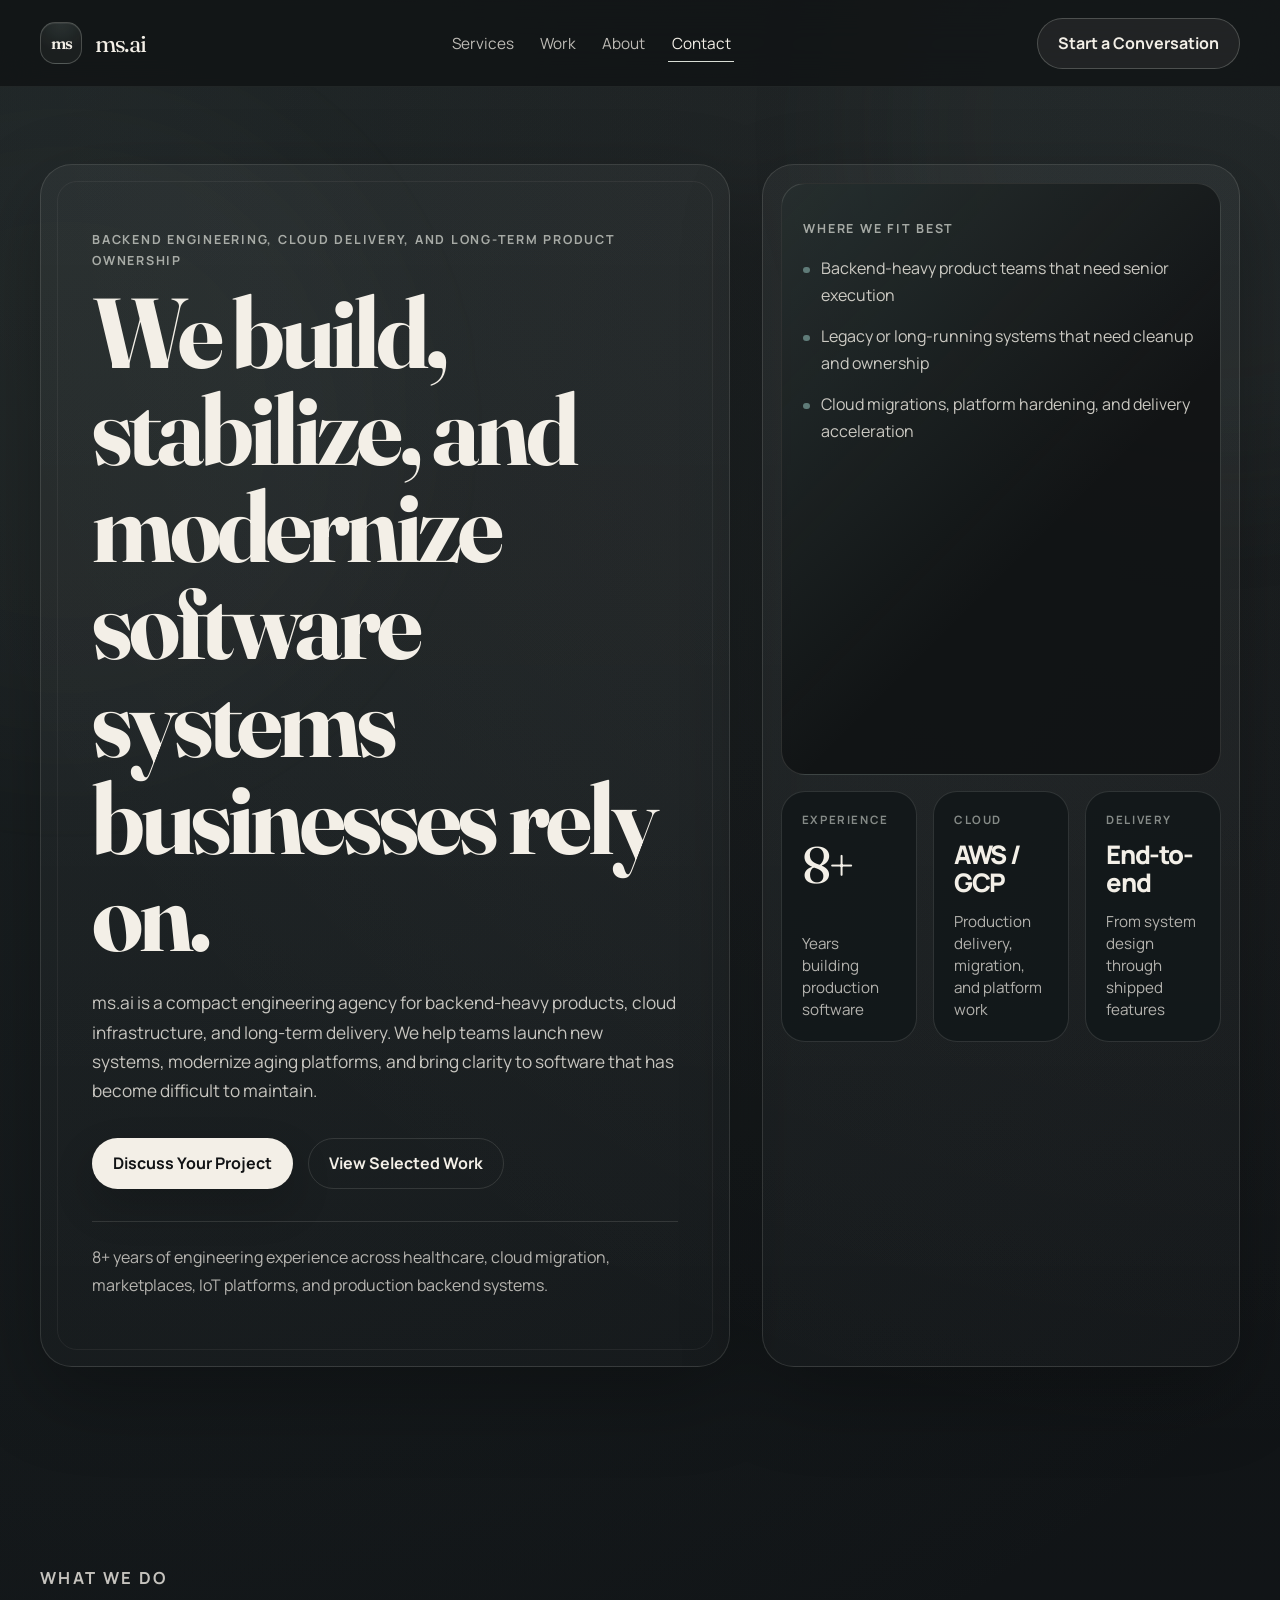
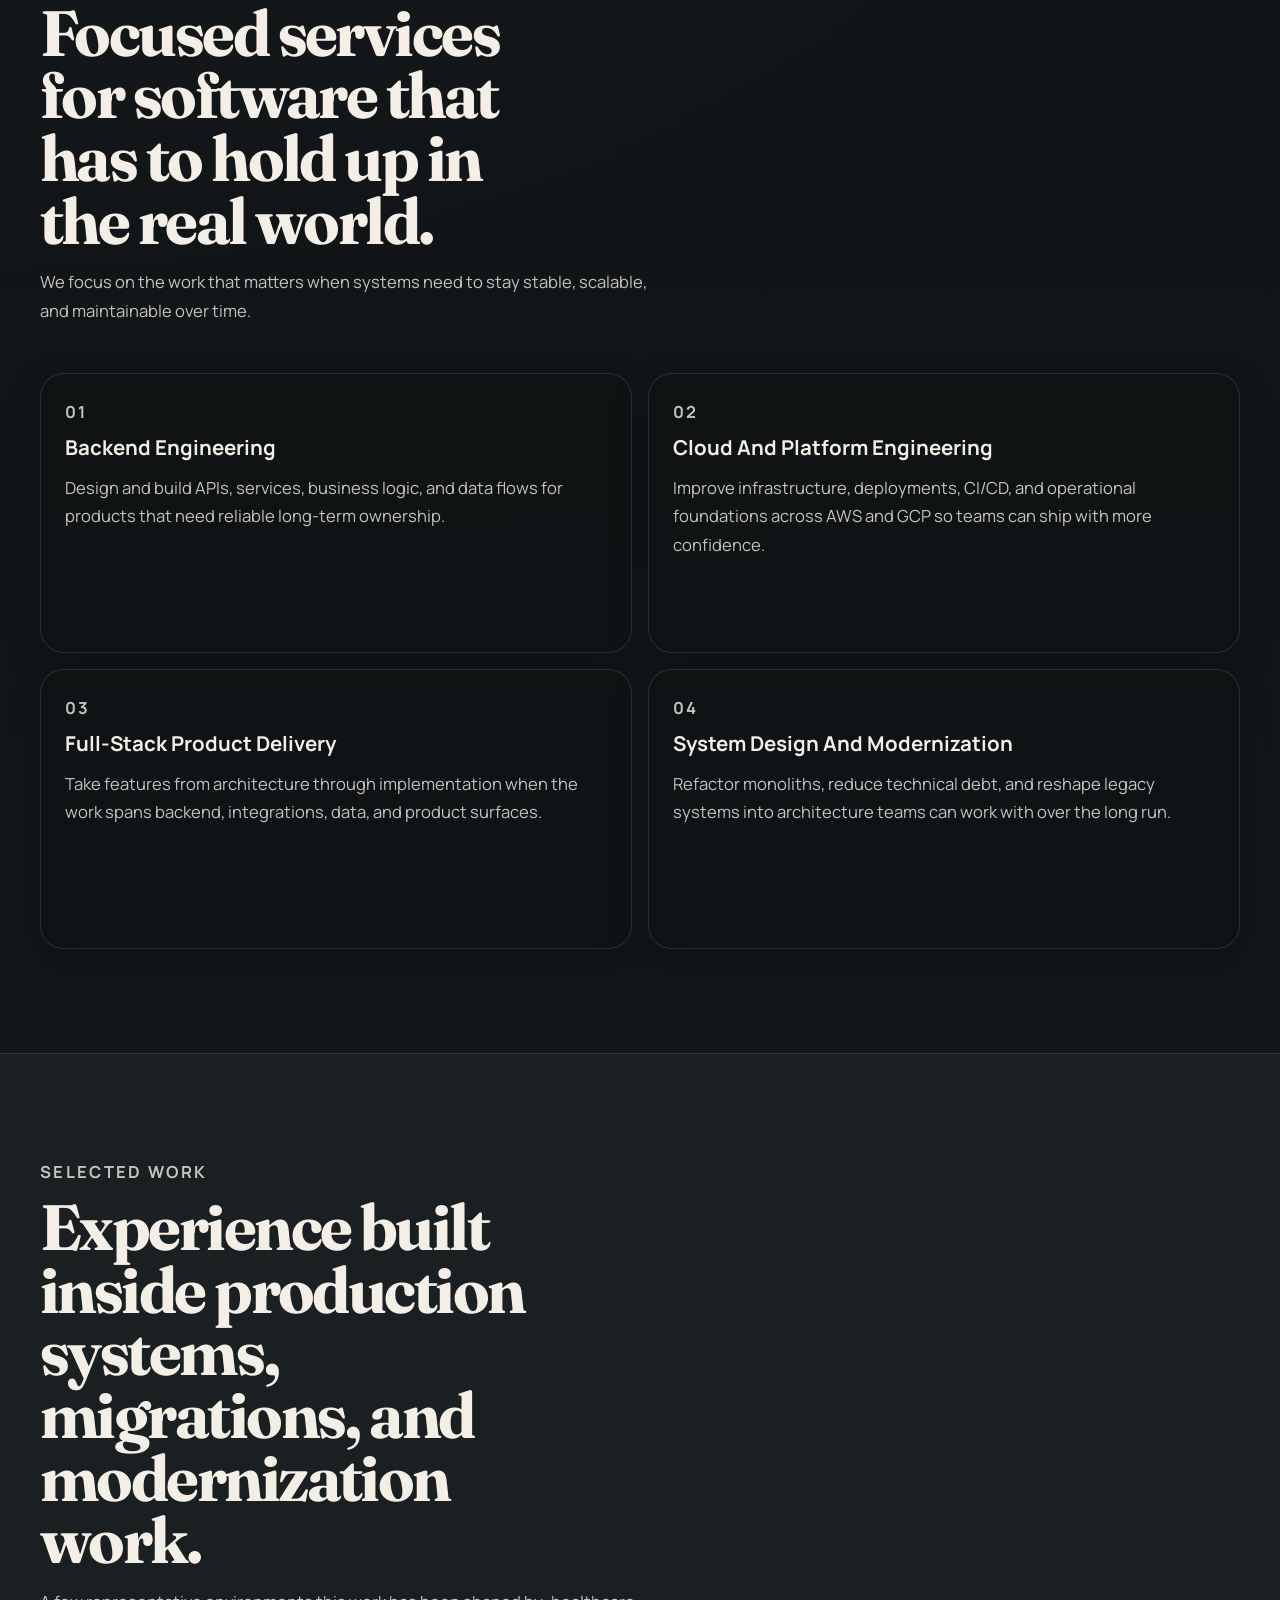
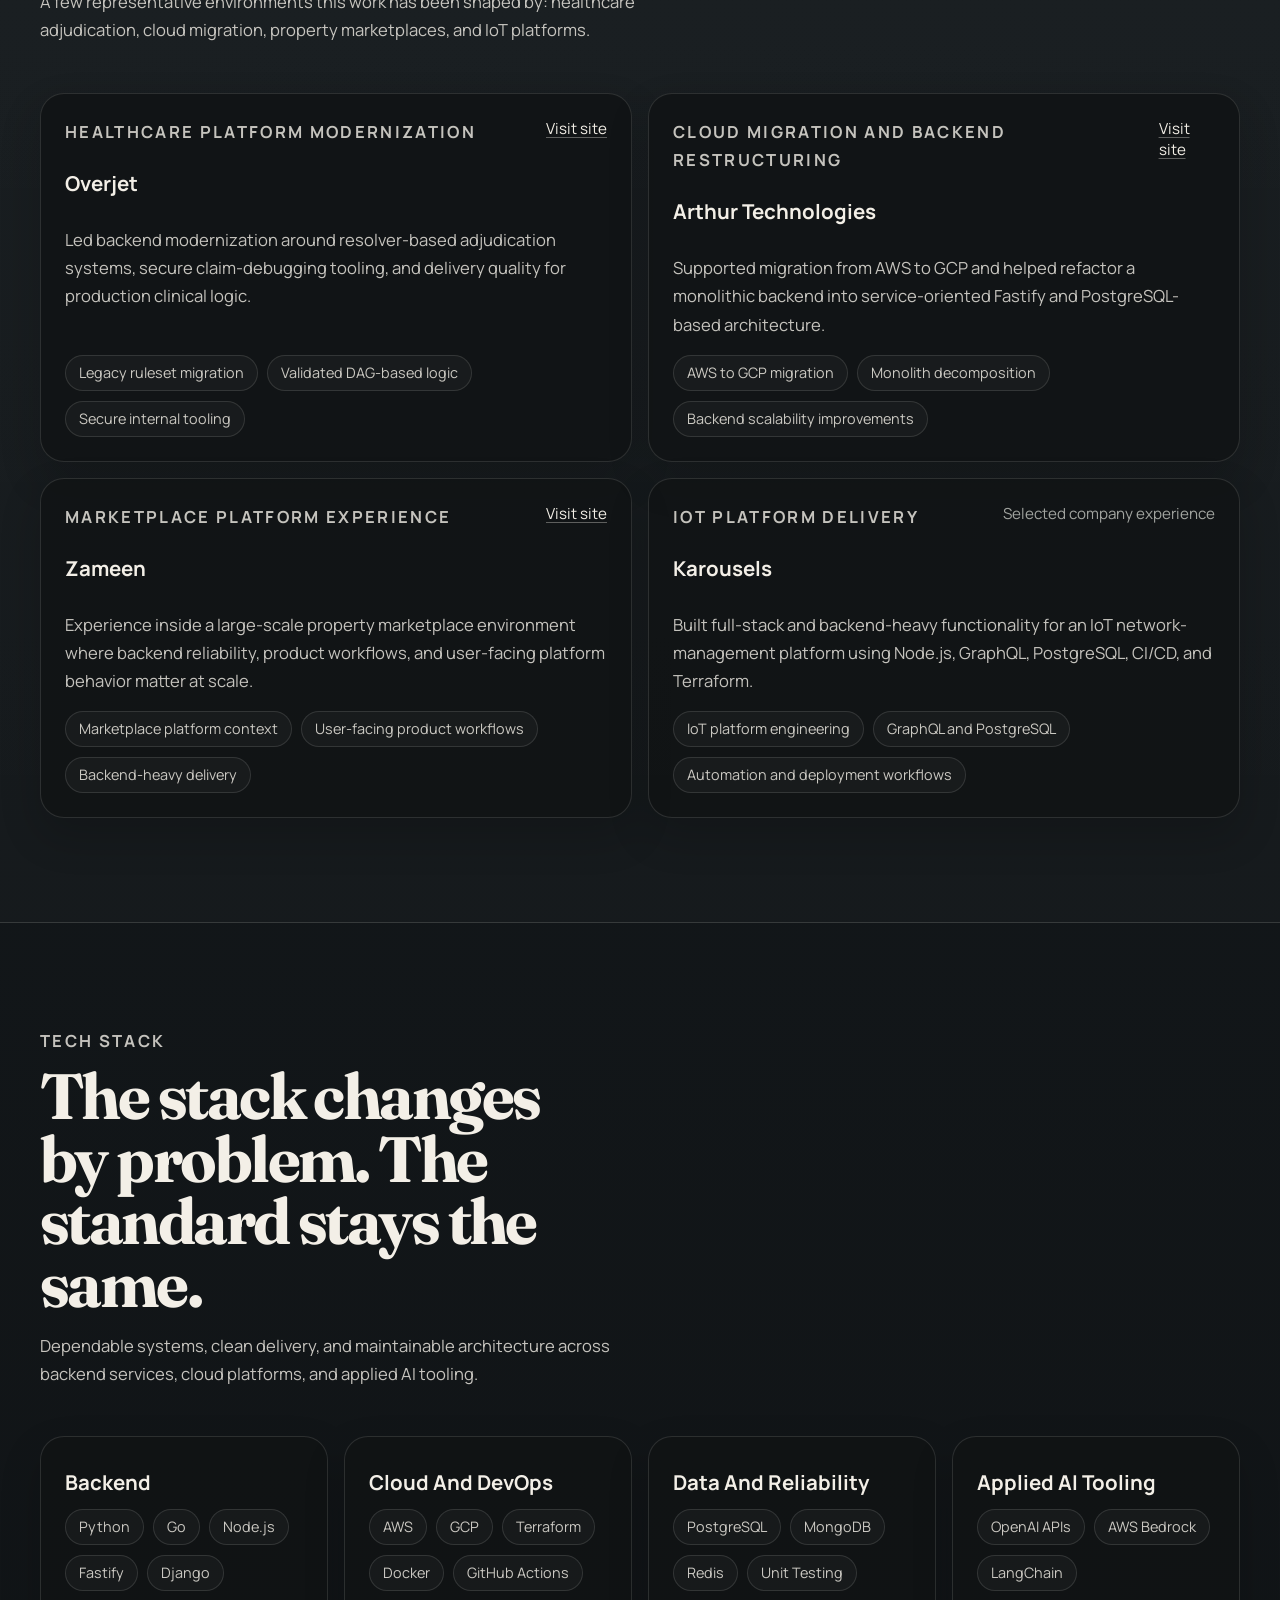
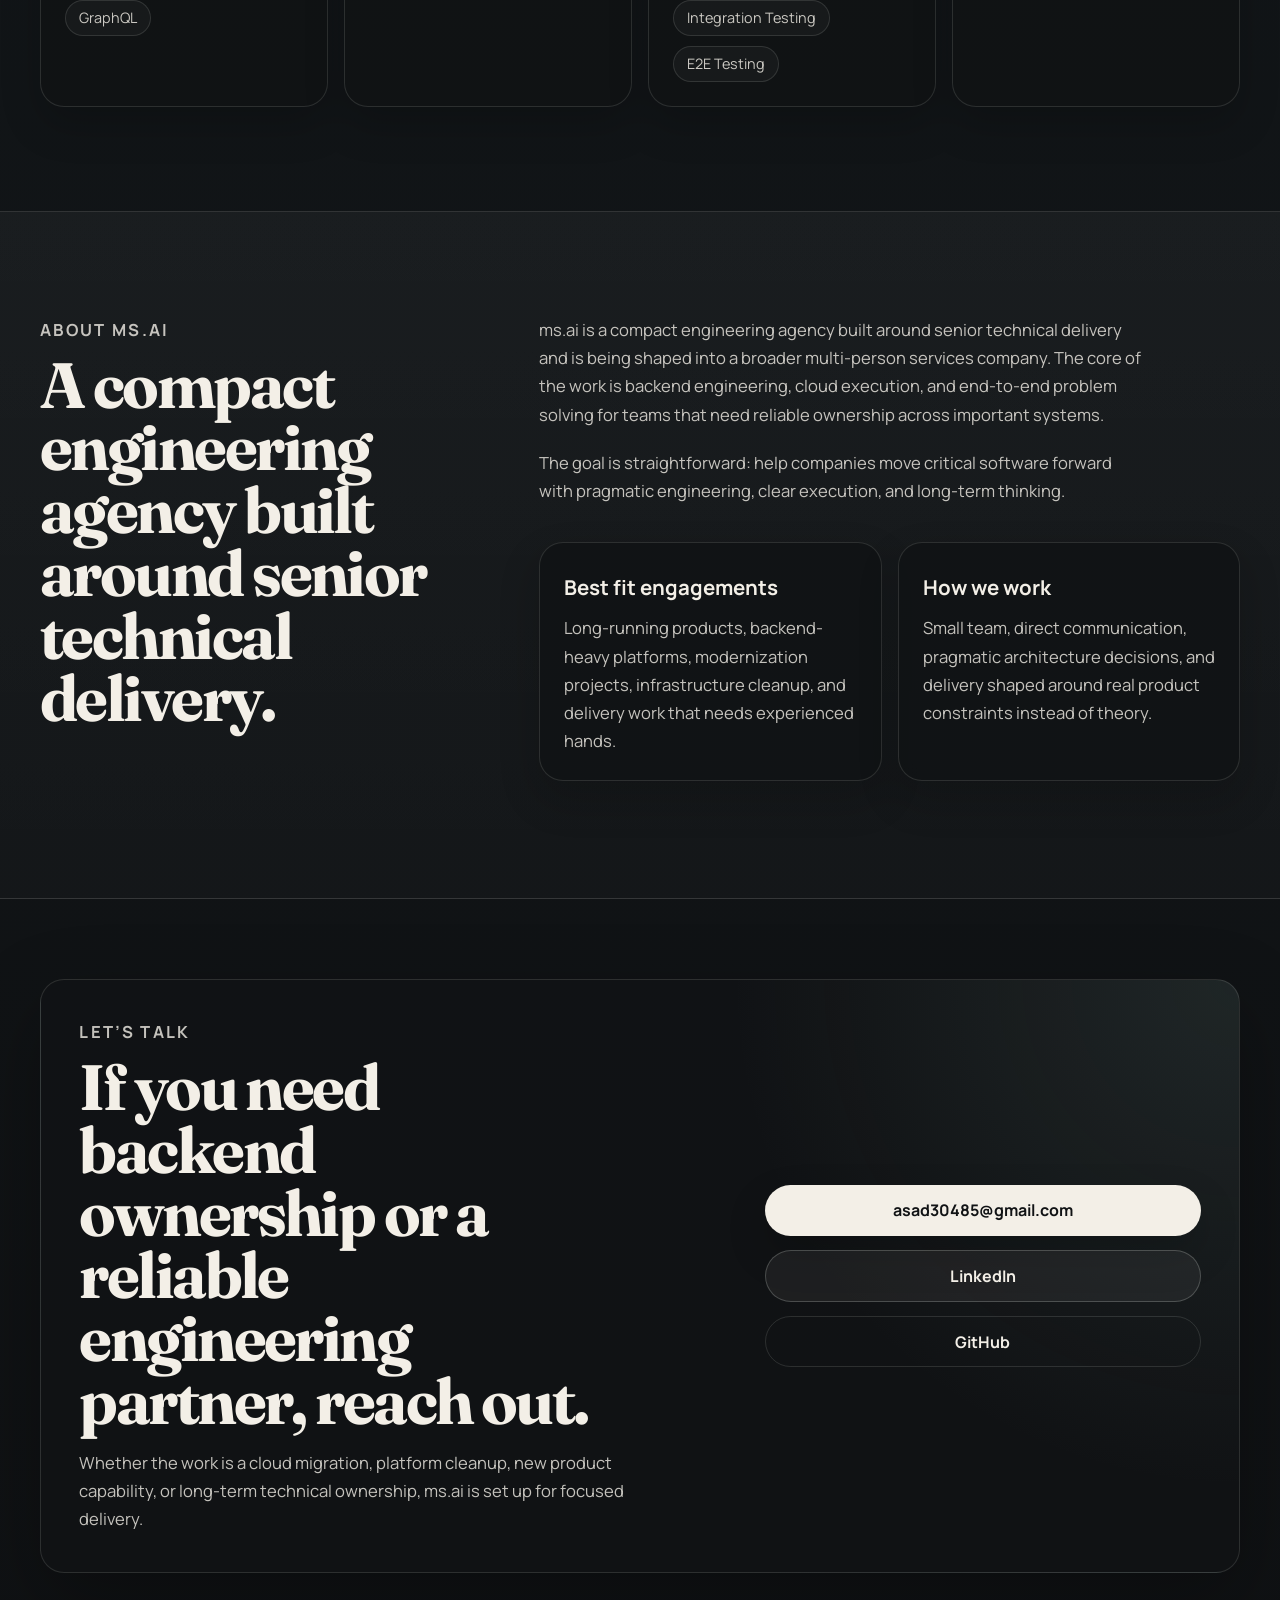
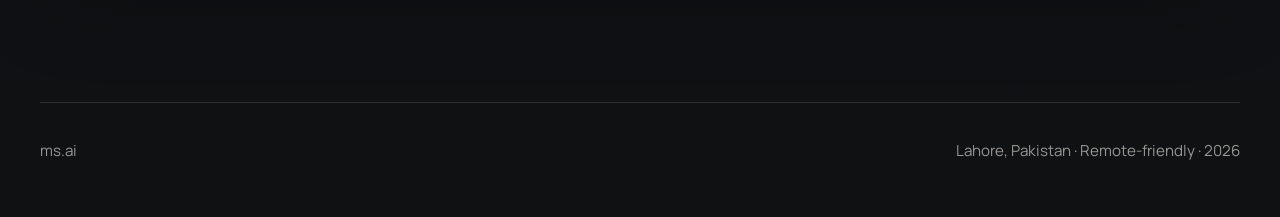
==== commit 8bdab4fa: "Finalize portfolio site and launch assets" ====
--- a/index.html
+++ b/index.html
@@ -6,9 +6,27 @@
     <title>ms.ai | Backend-First Engineering For Long-Running Products</title>
     <meta
       name="description"
-      content="ms.ai is a compact engineering agency delivering backend, cloud, and full-stack execution for teams building, modernizing, or maintaining software products."
+      content="ms.ai is a compact engineering agency delivering backend, cloud, and full-stack execution for teams building, stabilizing, or modernizing software products."
     />
+    <meta name="robots" content="index,follow" />
     <meta name="theme-color" content="#111315" />
+    <meta property="og:title" content="ms.ai | Backend-First Engineering For Long-Running Products" />
+    <meta
+      property="og:description"
+      content="Backend-first engineering for products that need reliable delivery, modernization, and long-term ownership."
+    />
+    <meta property="og:type" content="website" />
+    <meta property="og:site_name" content="ms.ai" />
+    <meta property="og:image" content="assets/social/og-card.png" />
+    <meta property="og:image:alt" content="ms.ai backend-first engineering social card" />
+    <meta name="twitter:card" content="summary_large_image" />
+    <meta name="twitter:title" content="ms.ai | Backend-First Engineering For Long-Running Products" />
+    <meta
+      name="twitter:description"
+      content="Backend-first engineering for products that need reliable delivery, modernization, and long-term ownership."
+    />
+    <meta name="twitter:image" content="assets/social/og-card.png" />
+    <link rel="icon" href="favicon.svg" type="image/svg+xml" />
     <link rel="preconnect" href="https://fonts.googleapis.com" />
     <link rel="preconnect" href="https://fonts.gstatic.com" crossorigin />
     <link
@@ -38,10 +56,31 @@
           </button>
 
           <nav class="site-nav" id="site-nav" aria-label="Primary">
-            <a href="#services" data-nav-link>Services</a>
-            <a href="#work" data-nav-link>Work</a>
-            <a href="#about" data-nav-link>About</a>
-            <a href="#contact" data-nav-link>Contact</a>
+            <div class="site-nav-meta" aria-hidden="true">
+              <p class="site-nav-kicker">Navigation</p>
+              <p class="site-nav-note">Backend-first engineering for products that need reliable delivery.</p>
+            </div>
+
+            <a href="#services" data-nav-link>
+              <span class="nav-link-index">01</span>
+              <span class="nav-link-label">Services</span>
+              <span class="nav-link-arrow">&gt;</span>
+            </a>
+            <a href="#work" data-nav-link>
+              <span class="nav-link-index">02</span>
+              <span class="nav-link-label">Work</span>
+              <span class="nav-link-arrow">&gt;</span>
+            </a>
+            <a href="#about" data-nav-link>
+              <span class="nav-link-index">03</span>
+              <span class="nav-link-label">About</span>
+              <span class="nav-link-arrow">&gt;</span>
+            </a>
+            <a href="#contact" data-nav-link>
+              <span class="nav-link-index">04</span>
+              <span class="nav-link-label">Contact</span>
+              <span class="nav-link-arrow">&gt;</span>
+            </a>
           </nav>
 
           <a class="button button-secondary header-cta" href="mailto:asad30485@gmail.com">
@@ -57,12 +96,12 @@
               <p class="eyebrow">
                 Backend engineering, cloud delivery, and long-term product ownership
               </p>
-              <h1>We build and modernize software systems companies need to rely on.</h1>
+              <h1>We build, stabilize, and modernize software systems businesses rely on.</h1>
               <p class="hero-intro">
-                ms.ai is a compact engineering agency focused on backend-heavy products,
-                cloud infrastructure, and end-to-end delivery. We help teams ship new
-                systems, stabilize legacy platforms, and move critical software forward
-                without adding unnecessary complexity.
+                ms.ai is a compact engineering agency for backend-heavy products, cloud
+                infrastructure, and long-term delivery. We help teams launch new systems,
+                modernize aging platforms, and bring clarity to software that has become
+                difficult to maintain.
               </p>
 
               <div class="hero-actions">
@@ -73,8 +112,8 @@
               </div>
 
               <p class="trust-line">
-                8 years of engineering experience across healthcare, cloud migration,
-                IoT platforms, and production backend systems.
+                8+ years of engineering experience across healthcare, cloud migration,
+                marketplaces, IoT platforms, and production backend systems.
               </p>
             </div>
 
@@ -166,8 +205,8 @@
               <p class="section-label">Selected Work</p>
               <h2>Experience built inside production systems, migrations, and modernization work.</h2>
               <p>
-                A few examples of the environments this work is shaped by, from healthcare
-                adjudication to cloud migration and IoT platform engineering.
+                A few representative environments this work has been shaped by: healthcare
+                adjudication, cloud migration, property marketplaces, and IoT platforms.
               </p>
             </div>
 
@@ -208,6 +247,26 @@
                   <li>AWS to GCP migration</li>
                   <li>Monolith decomposition</li>
                   <li>Backend scalability improvements</li>
+                </ul>
+              </article>
+
+              <article class="work-card">
+                <div class="work-card-top">
+                  <p class="work-tag">Marketplace platform experience</p>
+                  <a href="https://www.zameen.com/" target="_blank" rel="noreferrer">
+                    Visit site
+                  </a>
+                </div>
+                <h3>Zameen</h3>
+                <p>
+                  Experience inside a large-scale property marketplace environment where
+                  backend reliability, product workflows, and user-facing platform behavior
+                  matter at scale.
+                </p>
+                <ul class="chip-list" aria-label="Zameen highlights">
+                  <li>Marketplace platform context</li>
+                  <li>User-facing product workflows</li>
+                  <li>Backend-heavy delivery</li>
                 </ul>
               </article>
 
@@ -300,10 +359,10 @@
 
             <div class="about-copy">
               <p>
-                ms.ai starts from strong software-engineering execution and is being shaped
-                into a broader multi-person services company. The technical core is backend
-                engineering, cloud execution, and end-to-end problem solving for teams that
-                need reliable ownership across important systems.
+                ms.ai is a compact engineering agency built around senior technical delivery
+                and is being shaped into a broader multi-person services company. The core of
+                the work is backend engineering, cloud execution, and end-to-end problem
+                solving for teams that need reliable ownership across important systems.
               </p>
               <p>
                 The goal is straightforward: help companies move critical software forward
--- a/styles.css
+++ b/styles.css
@@ -44,6 +44,21 @@
   overflow: hidden;
 }
 
+body::after {
+  content: "";
+  position: fixed;
+  inset: 0;
+  z-index: 18;
+  background: linear-gradient(180deg, rgba(6, 8, 9, 0.3), rgba(6, 8, 9, 0.68));
+  opacity: 0;
+  pointer-events: none;
+  transition: opacity 180ms ease;
+}
+
+body.menu-open::after {
+  opacity: 1;
+}
+
 a {
   color: inherit;
   text-decoration: none;
@@ -183,6 +198,10 @@
   grid-template-columns: auto 1fr auto;
   align-items: center;
   gap: 1.5rem;
+}
+
+.header-inner > * {
+  min-width: 0;
 }
 
 .brand {
@@ -225,8 +244,16 @@
   gap: 1.25rem;
 }
 
+.site-nav-meta,
+.nav-link-index,
+.nav-link-arrow {
+  display: none;
+}
+
 .site-nav a {
   position: relative;
+  display: inline-flex;
+  align-items: center;
   padding: 0.5rem 0.2rem;
   font-size: 0.96rem;
   color: rgba(243, 239, 231, 0.76);
@@ -340,9 +367,16 @@
   align-items: stretch;
 }
 
+.hero-grid > *,
+.about-grid > *,
+.contact-card > * {
+  min-width: 0;
+}
+
 .hero-copy,
 .hero-panel {
   position: relative;
+  min-width: 0;
   border: 1px solid var(--line);
   border-radius: var(--radius-xl);
   background: linear-gradient(180deg, rgba(255, 255, 255, 0.04), rgba(255, 255, 255, 0.015));
@@ -503,7 +537,7 @@
 }
 
 .work-grid {
-  grid-template-columns: repeat(3, minmax(0, 1fr));
+  grid-template-columns: repeat(2, minmax(0, 1fr));
 }
 
 .stack-grid {
@@ -514,6 +548,7 @@
 .work-card,
 .stack-card,
 .about-panel {
+  min-width: 0;
   padding: 1.5rem;
   box-shadow: var(--shadow-soft);
 }
@@ -544,6 +579,10 @@
   justify-content: space-between;
   gap: 1rem;
   align-items: flex-start;
+}
+
+.work-card h3 {
+  max-width: 18ch;
 }
 
 .work-card-top a,
@@ -689,49 +728,136 @@
     display: inline-flex;
   }
 
+  body.menu-open .site-header,
+  .site-header.is-menu-open {
+    background: rgba(15, 17, 19, 0.9);
+    border-bottom-color: rgba(217, 221, 214, 0.12);
+  }
+
+  body.menu-open .nav-toggle,
+  .nav-toggle.is-open {
+    background: rgba(243, 239, 231, 0.05);
+    border-color: rgba(217, 221, 214, 0.28);
+    box-shadow: inset 0 1px 0 rgba(243, 239, 231, 0.06);
+  }
+
   .site-nav {
     position: absolute;
     top: calc(100% + 0.75rem);
     left: 1rem;
     right: 1rem;
     display: grid;
-    gap: 0.3rem;
-    padding: 0.8rem;
-    background: rgba(17, 19, 21, 0.98);
-    border: 1px solid var(--line-strong);
+    gap: 0.55rem;
+    padding: 1rem;
+    background:
+      linear-gradient(180deg, rgba(28, 33, 37, 0.98), rgba(14, 16, 18, 0.99)),
+      rgba(17, 19, 21, 0.98);
+    border: 1px solid rgba(217, 221, 214, 0.16);
     border-radius: 1.25rem;
-    box-shadow: var(--shadow-soft);
+    backdrop-filter: blur(18px);
+    box-shadow:
+      0 24px 60px rgba(0, 0, 0, 0.42),
+      inset 0 1px 0 rgba(243, 239, 231, 0.05);
     opacity: 0;
-    visibility: hidden;
+    pointer-events: none;
     transform: translateY(-8px);
     transition:
       opacity 180ms ease,
-      transform 180ms ease,
-      visibility 180ms ease;
-  }
-
-  body.menu-open .site-nav {
+      transform 180ms ease;
+  }
+
+  .site-nav-meta,
+  .nav-link-index,
+  .nav-link-arrow {
+    display: block;
+  }
+
+  .site-nav-meta {
+    padding: 0.15rem 0.1rem 0.55rem;
+    border-bottom: 1px solid rgba(217, 221, 214, 0.08);
+    margin-bottom: 0.15rem;
+  }
+
+  .site-nav-kicker {
+    margin: 0;
+    text-transform: uppercase;
+    letter-spacing: 0.16em;
+    font-size: 0.68rem;
+    font-weight: 800;
+    color: rgba(217, 221, 214, 0.52);
+  }
+
+  .site-nav-note {
+    margin: 0.55rem 0 0;
+    max-width: 24ch;
+    color: rgba(243, 239, 231, 0.72);
+    font-size: 0.92rem;
+    line-height: 1.5;
+  }
+
+  body.menu-open .site-nav,
+  .site-nav.is-open {
     opacity: 1;
-    visibility: visible;
+    pointer-events: auto;
     transform: translateY(0);
   }
 
-  body.menu-open .nav-toggle span:first-child {
+  body.menu-open .nav-toggle span:first-child,
+  .nav-toggle.is-open span:first-child {
     transform: translateY(3.5px) rotate(45deg);
   }
 
-  body.menu-open .nav-toggle span:last-child {
+  body.menu-open .nav-toggle span:last-child,
+  .nav-toggle.is-open span:last-child {
     transform: translateY(-3.5px) rotate(-45deg);
   }
 
   .site-nav a {
-    padding: 0.9rem 0.75rem;
-    border-radius: 0.85rem;
+    display: grid;
+    grid-template-columns: auto 1fr auto;
+    align-items: center;
+    width: 100%;
+    column-gap: 0.9rem;
+    padding: 1rem 1rem 1rem 1.15rem;
+    border: 1px solid rgba(217, 221, 214, 0.08);
+    border-radius: 0.95rem;
+    background: rgba(243, 239, 231, 0.025);
+    color: rgba(243, 239, 231, 0.9);
+    font-size: 1.02rem;
+    font-weight: 700;
+    letter-spacing: -0.01em;
+    box-shadow: inset 0 1px 0 rgba(243, 239, 231, 0.03);
+  }
+
+  .nav-link-index {
+    color: rgba(217, 221, 214, 0.45);
+    font-size: 0.72rem;
+    font-weight: 800;
+    letter-spacing: 0.14em;
+  }
+
+  .nav-link-label {
+    min-width: 0;
+  }
+
+  .nav-link-arrow {
+    color: rgba(243, 239, 231, 0.44);
+    font-size: 1rem;
+    transform: translateX(0);
+    transition: transform 180ms ease, color 180ms ease;
   }
 
   .site-nav a:hover,
   .site-nav a.is-active {
-    background: rgba(243, 239, 231, 0.04);
+    background: rgba(243, 239, 231, 0.08);
+    border-color: rgba(217, 221, 214, 0.16);
+    color: var(--paper);
+  }
+
+  .site-nav a:hover .nav-link-arrow,
+  .site-nav a.is-active .nav-link-arrow {
+    color: var(--paper);
+    transform: translateX(3px);
   }
 
   .site-nav a::after {
@@ -854,6 +980,21 @@
     height: 2.8rem;
   }
 
+  .site-nav {
+    left: 0.75rem;
+    right: 0.75rem;
+    padding: 0.85rem;
+  }
+
+  .site-nav a {
+    padding: 0.95rem 0.95rem 0.95rem 1rem;
+    font-size: 1rem;
+  }
+
+  .site-nav-note {
+    font-size: 0.88rem;
+  }
+
   .section {
     padding: 4rem 0;
   }
@@ -873,7 +1014,7 @@
 
   h1 {
     font-size: clamp(2.35rem, 13vw, 3.3rem);
-    line-height: 0.94;
+    line-height: 0.92;
   }
 
   h2 {
@@ -965,7 +1106,7 @@
   }
 
   h1 {
-    font-size: clamp(2.05rem, 12vw, 2.8rem);
+    font-size: clamp(1.95rem, 11.5vw, 2.6rem);
   }
 
   .button {
@@ -976,6 +1117,15 @@
   .site-nav {
     left: 0.5rem;
     right: 0.5rem;
+  }
+
+  .site-nav a {
+    column-gap: 0.75rem;
+    padding: 0.9rem;
+  }
+
+  .nav-link-index {
+    font-size: 0.68rem;
   }
 }
 
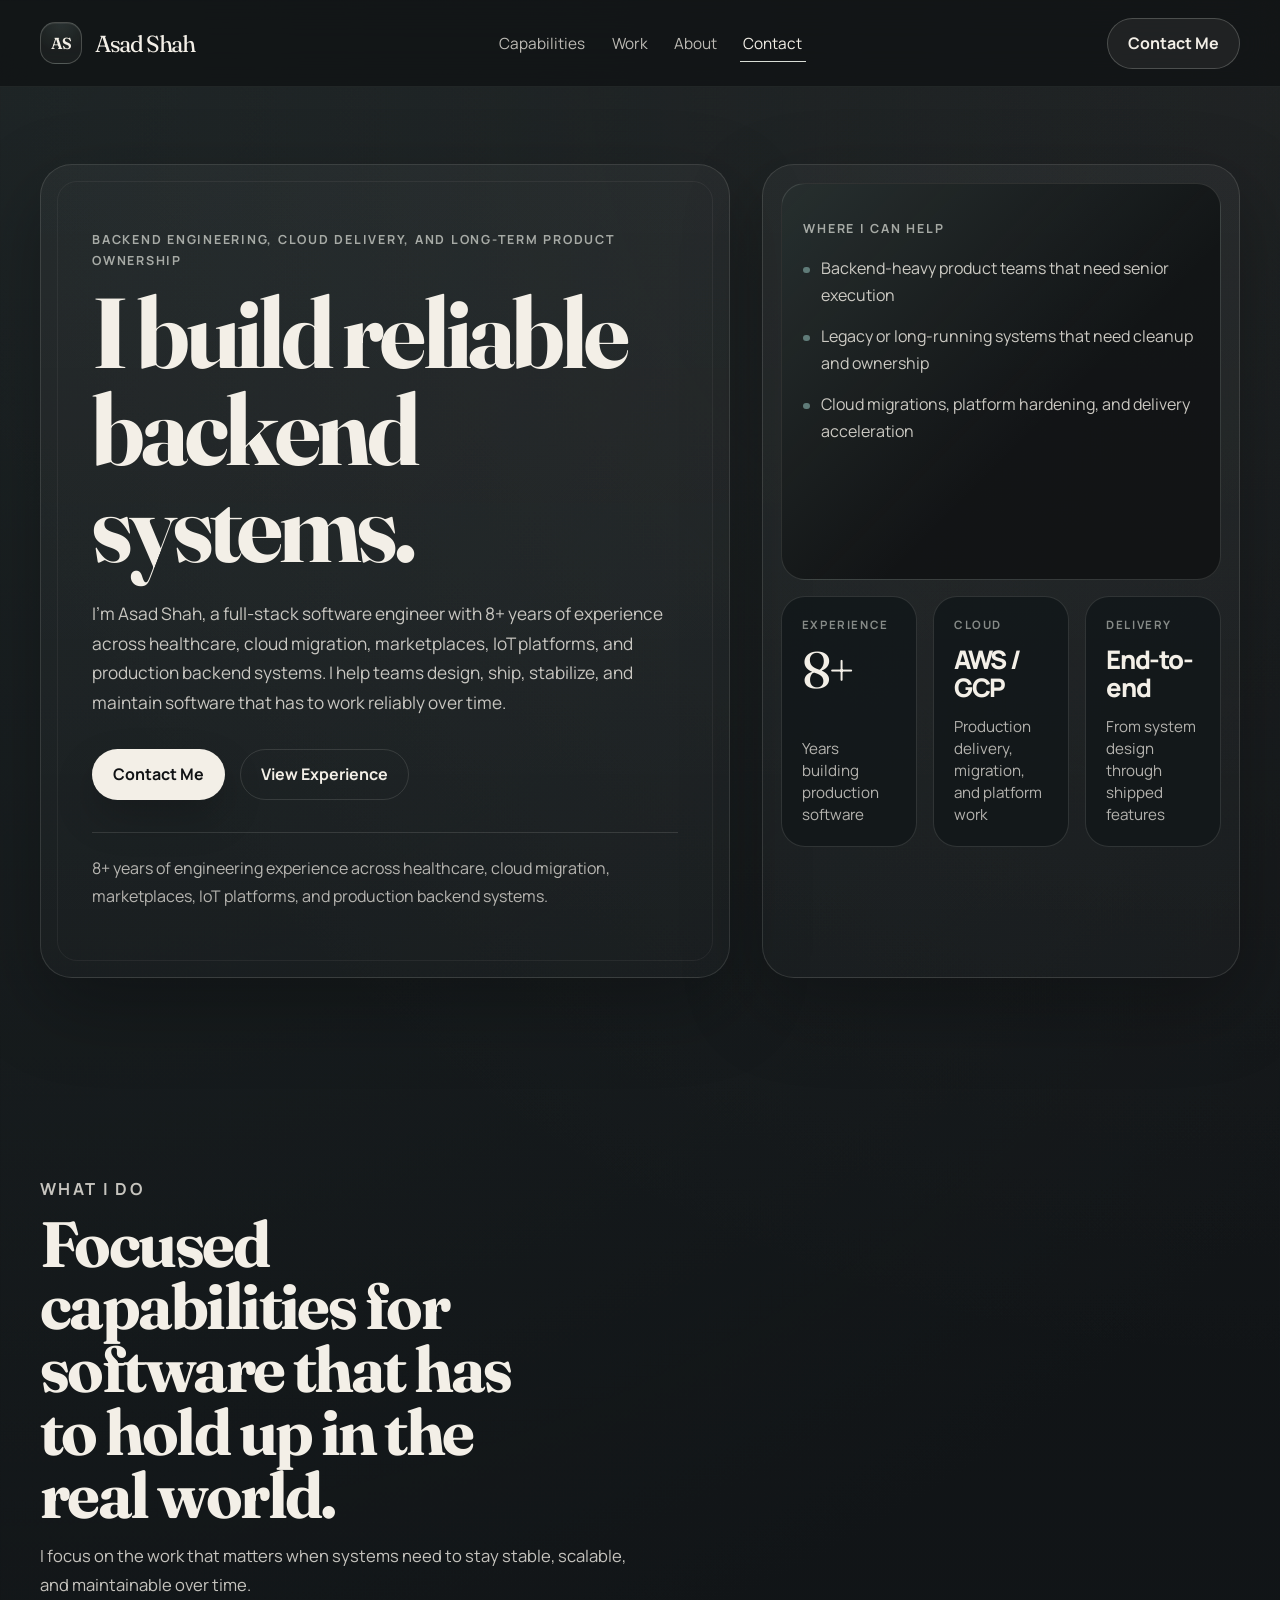
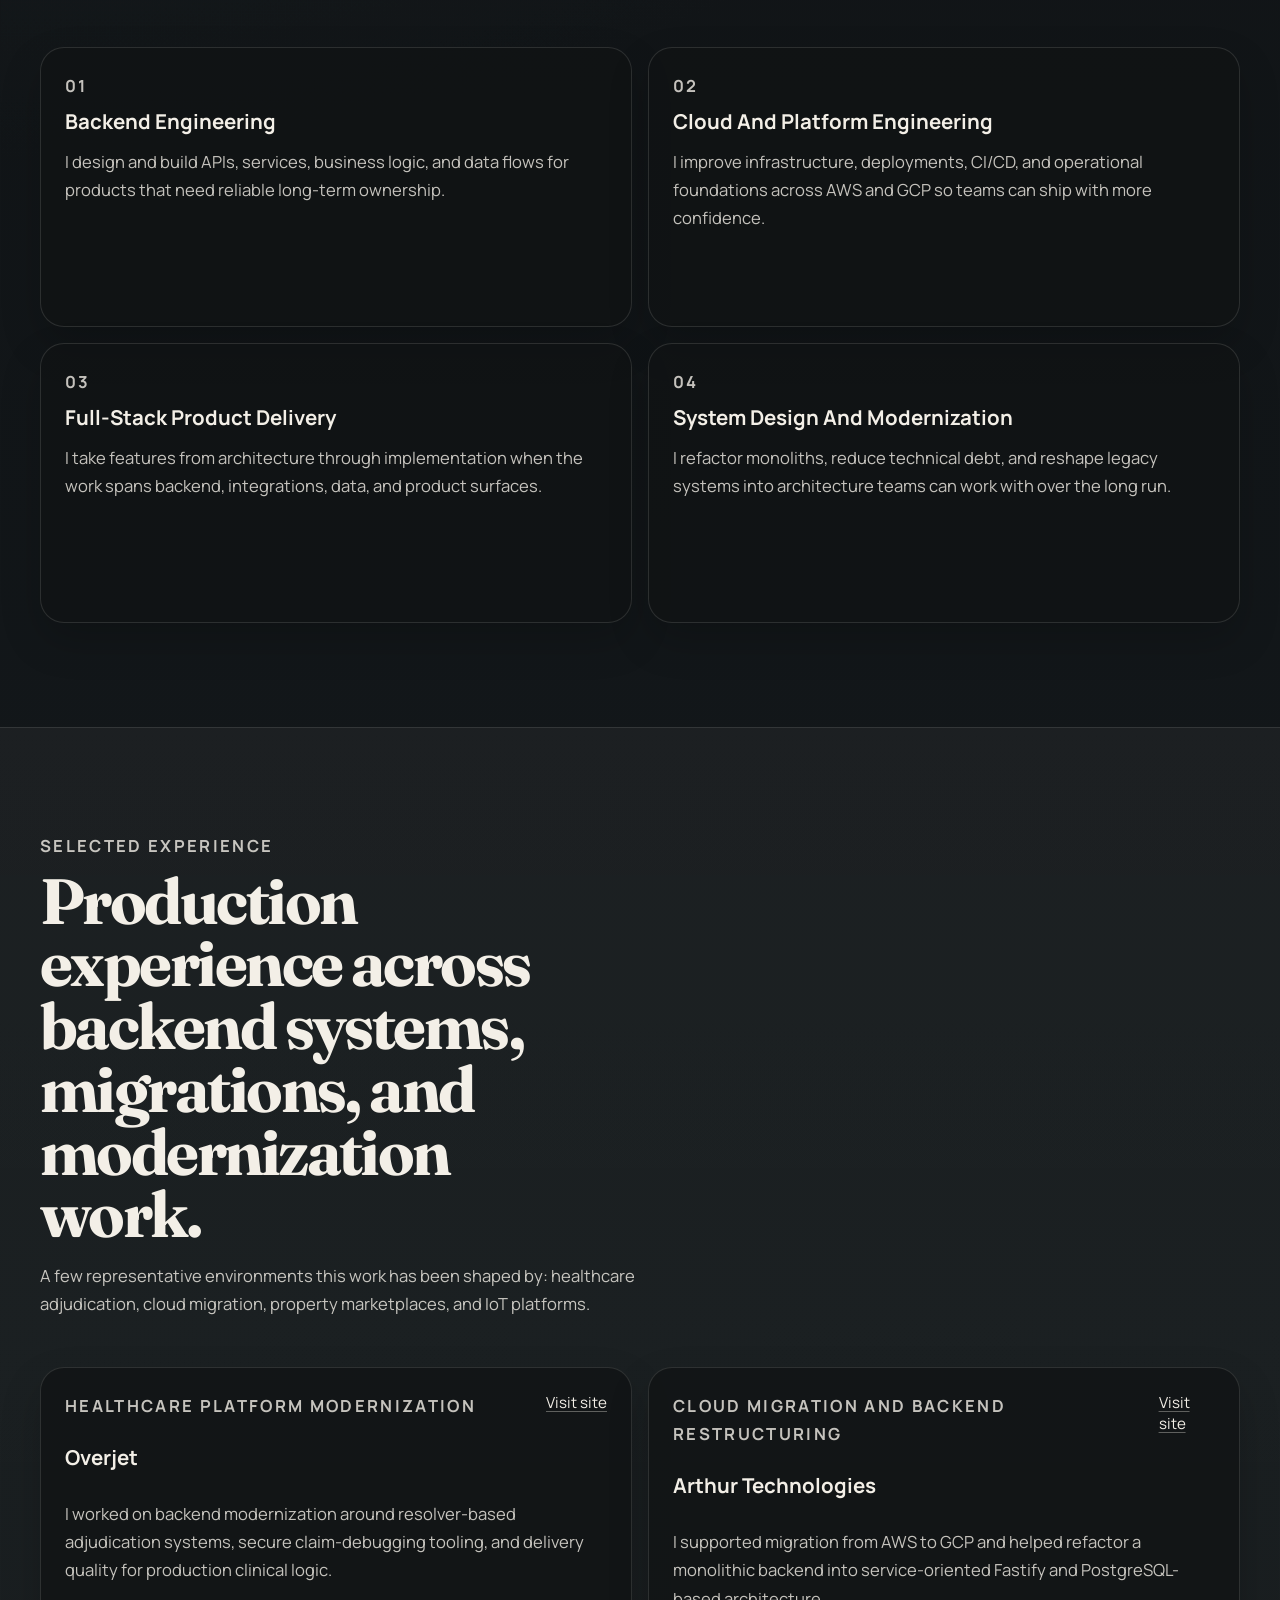
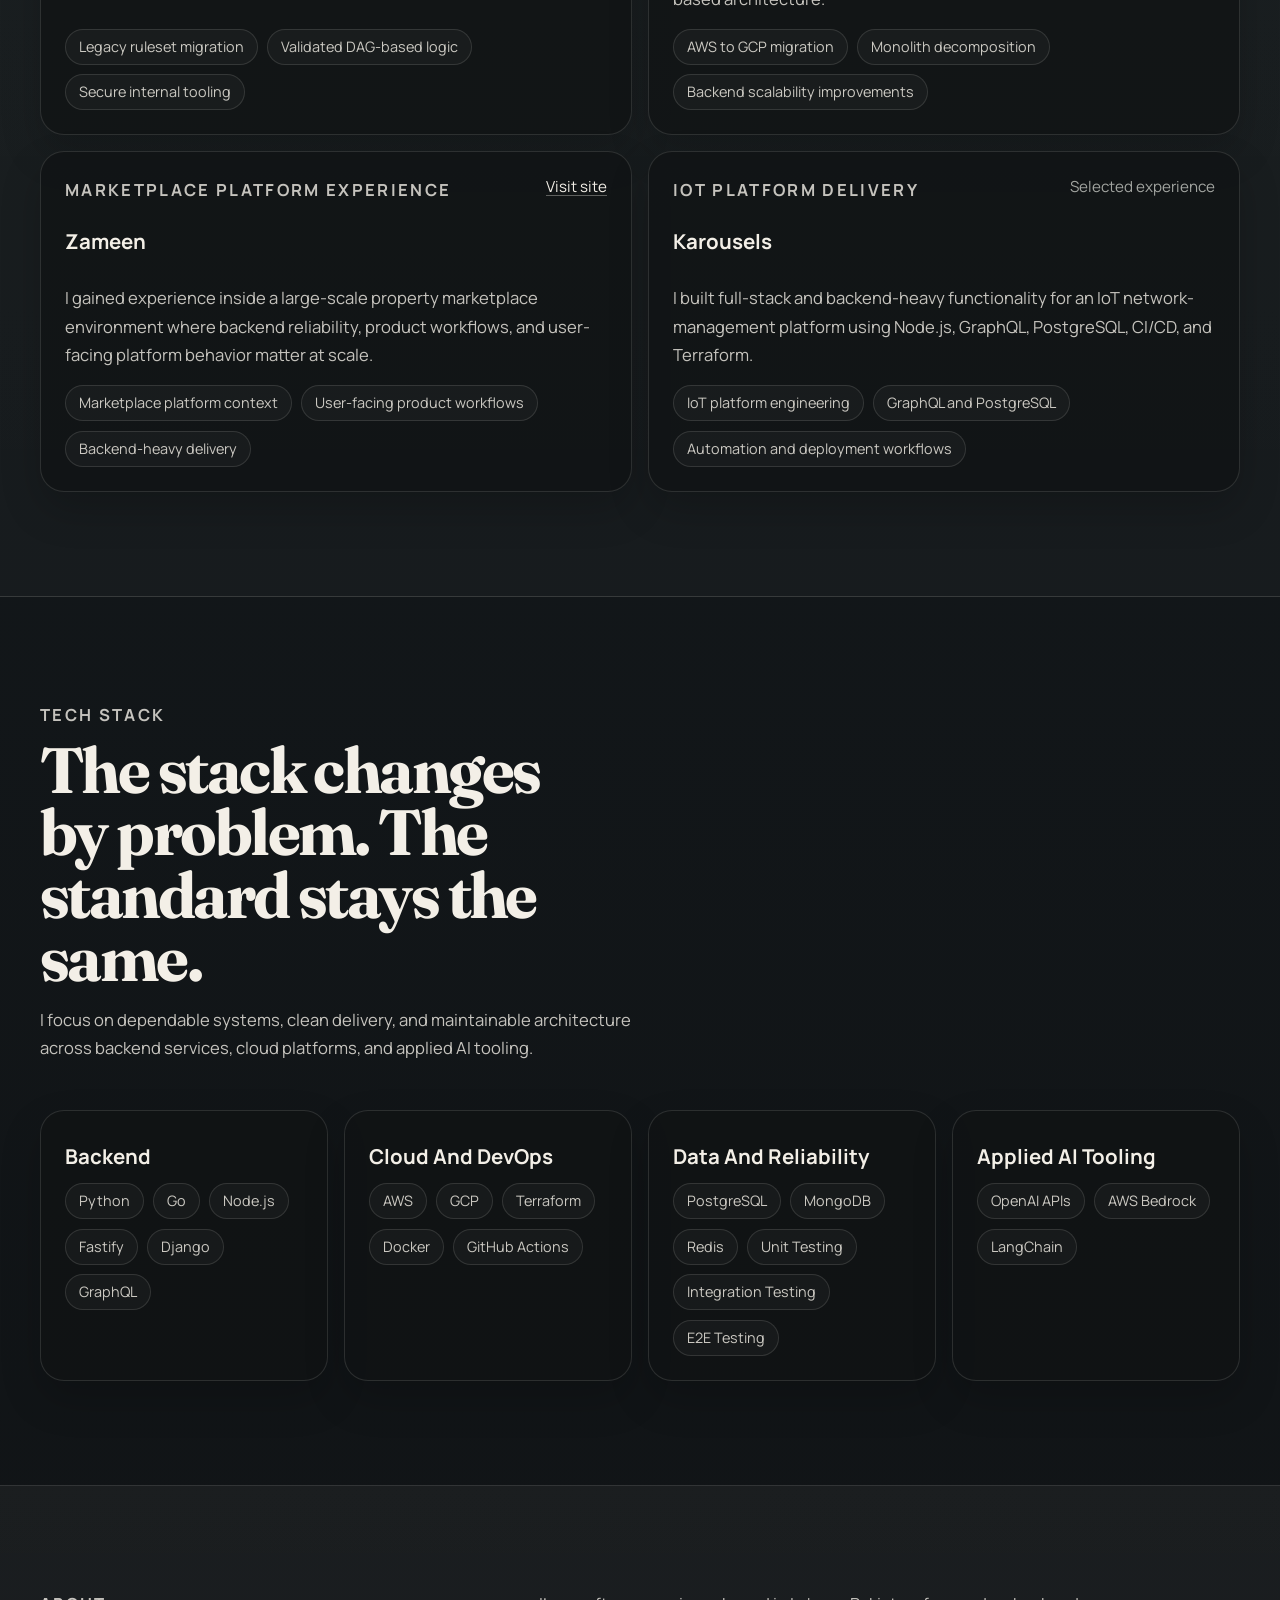
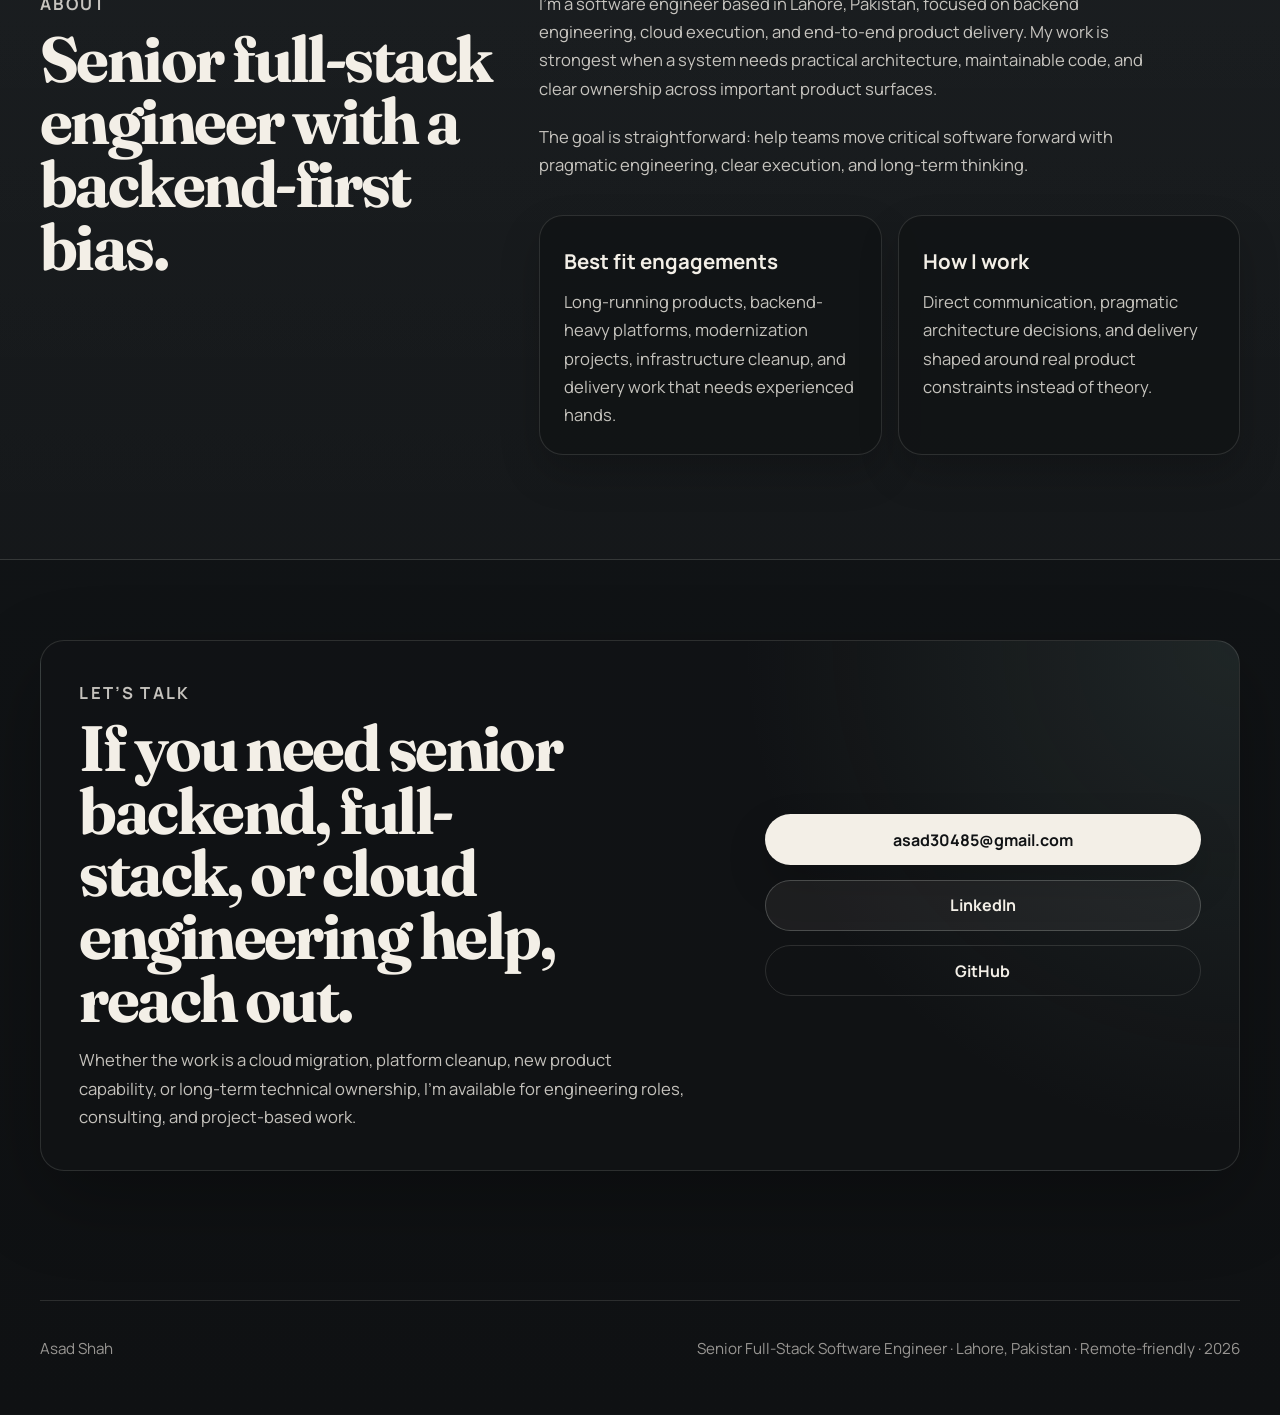
==== commit 64bbf0e3: "Update portfolio content and assets" ====
--- a/index.html
+++ b/index.html
@@ -3,30 +3,59 @@
   <head>
     <meta charset="UTF-8" />
     <meta name="viewport" content="width=device-width, initial-scale=1.0" />
-    <title>ms.ai | Backend-First Engineering For Long-Running Products</title>
+    <title>Asad Shah | Senior Full-Stack &amp; Backend Software Engineer</title>
     <meta
       name="description"
-      content="ms.ai is a compact engineering agency delivering backend, cloud, and full-stack execution for teams building, stabilizing, or modernizing software products."
+      content="Asad Shah is a senior full-stack software engineer focused on backend-heavy systems, cloud delivery, modernization, and reliable end-to-end product engineering."
     />
     <meta name="robots" content="index,follow" />
     <meta name="theme-color" content="#111315" />
-    <meta property="og:title" content="ms.ai | Backend-First Engineering For Long-Running Products" />
+    <link rel="canonical" href="https://smasadali.github.io/portfolio/" />
+    <meta property="og:title" content="Asad Shah | Senior Full-Stack &amp; Backend Software Engineer" />
     <meta
       property="og:description"
-      content="Backend-first engineering for products that need reliable delivery, modernization, and long-term ownership."
+      content="Backend-first full-stack engineering for products that need reliable delivery, modernization, and long-term ownership."
     />
     <meta property="og:type" content="website" />
-    <meta property="og:site_name" content="ms.ai" />
-    <meta property="og:image" content="assets/social/og-card.png" />
-    <meta property="og:image:alt" content="ms.ai backend-first engineering social card" />
+    <meta property="og:url" content="https://smasadali.github.io/portfolio/" />
+    <meta property="og:site_name" content="Asad Shah" />
+    <meta property="og:image" content="https://smasadali.github.io/portfolio/assets/social/og-card.png" />
+    <meta property="og:image:alt" content="Asad Shah backend-first software engineer social card" />
     <meta name="twitter:card" content="summary_large_image" />
-    <meta name="twitter:title" content="ms.ai | Backend-First Engineering For Long-Running Products" />
+    <meta name="twitter:title" content="Asad Shah | Senior Full-Stack &amp; Backend Software Engineer" />
     <meta
       name="twitter:description"
-      content="Backend-first engineering for products that need reliable delivery, modernization, and long-term ownership."
+      content="Backend-first full-stack engineering for products that need reliable delivery, modernization, and long-term ownership."
     />
-    <meta name="twitter:image" content="assets/social/og-card.png" />
+    <meta name="twitter:image" content="https://smasadali.github.io/portfolio/assets/social/og-card.png" />
     <link rel="icon" href="favicon.svg" type="image/svg+xml" />
+    <script type="application/ld+json">
+      {
+        "@context": "https://schema.org",
+        "@type": "Person",
+        "name": "Asad Shah",
+        "url": "https://smasadali.github.io/portfolio/",
+        "email": "mailto:asad30485@gmail.com",
+        "jobTitle": "Senior Full-Stack Software Engineer",
+        "address": {
+          "@type": "PostalAddress",
+          "addressLocality": "Lahore",
+          "addressCountry": "PK"
+        },
+        "sameAs": [
+          "https://www.linkedin.com/in/masadshah/",
+          "https://github.com/SMAsadAli",
+          "https://github.com/asadshah-overjet"
+        ],
+        "knowsAbout": [
+          "Backend Engineering",
+          "Full-Stack Product Development",
+          "Cloud Engineering",
+          "System Design",
+          "Software Modernization"
+        ]
+      }
+    </script>
     <link rel="preconnect" href="https://fonts.googleapis.com" />
     <link rel="preconnect" href="https://fonts.gstatic.com" crossorigin />
     <link
@@ -39,9 +68,9 @@
     <div class="page-shell">
       <header class="site-header">
         <div class="container header-inner">
-          <a class="brand" href="#top" aria-label="ms.ai home">
-            <span class="brand-badge" aria-hidden="true">ms</span>
-            <span class="brand-wordmark">ms.ai</span>
+          <a class="brand" href="#top" aria-label="Asad Shah home">
+            <span class="brand-badge" aria-hidden="true">AS</span>
+            <span class="brand-wordmark">Asad Shah</span>
           </a>
 
           <button
@@ -58,12 +87,12 @@
           <nav class="site-nav" id="site-nav" aria-label="Primary">
             <div class="site-nav-meta" aria-hidden="true">
               <p class="site-nav-kicker">Navigation</p>
-              <p class="site-nav-note">Backend-first engineering for products that need reliable delivery.</p>
-            </div>
-
-            <a href="#services" data-nav-link>
+              <p class="site-nav-note">Senior backend-first engineering for reliable product delivery.</p>
+            </div>
+
+            <a href="#capabilities" data-nav-link>
               <span class="nav-link-index">01</span>
-              <span class="nav-link-label">Services</span>
+              <span class="nav-link-label">Capabilities</span>
               <span class="nav-link-arrow">&gt;</span>
             </a>
             <a href="#work" data-nav-link>
@@ -84,7 +113,7 @@
           </nav>
 
           <a class="button button-secondary header-cta" href="mailto:asad30485@gmail.com">
-            Start a Conversation
+            Contact Me
           </a>
         </div>
       </header>
@@ -96,19 +125,19 @@
               <p class="eyebrow">
                 Backend engineering, cloud delivery, and long-term product ownership
               </p>
-              <h1>We build, stabilize, and modernize software systems businesses rely on.</h1>
+              <h1>I build reliable backend systems.</h1>
               <p class="hero-intro">
-                ms.ai is a compact engineering agency for backend-heavy products, cloud
-                infrastructure, and long-term delivery. We help teams launch new systems,
-                modernize aging platforms, and bring clarity to software that has become
-                difficult to maintain.
+                I'm Asad Shah, a full-stack software engineer with 8+ years of
+                experience across healthcare, cloud migration, marketplaces, IoT platforms,
+                and production backend systems. I help teams design, ship, stabilize, and
+                maintain software that has to work reliably over time.
               </p>
 
               <div class="hero-actions">
                 <a class="button button-primary" href="mailto:asad30485@gmail.com">
-                  Discuss Your Project
+                  Contact Me
                 </a>
-                <a class="button button-ghost" href="#work">View Selected Work</a>
+                <a class="button button-ghost" href="#work">View Experience</a>
               </div>
 
               <p class="trust-line">
@@ -119,7 +148,7 @@
 
             <aside class="hero-panel">
               <div class="hero-panel-card hero-panel-card-accent">
-                <p class="panel-label">Where we fit best</p>
+                <p class="panel-label">Where I can help</p>
                 <ul class="panel-list">
                   <li>Backend-heavy product teams that need senior execution</li>
                   <li>Legacy or long-running systems that need cleanup and ownership</li>
@@ -148,13 +177,13 @@
           </div>
         </section>
 
-        <section class="section reveal" id="services">
+        <section class="section reveal" id="capabilities">
           <div class="container">
             <div class="section-heading">
-              <p class="section-label">What We Do</p>
-              <h2>Focused services for software that has to hold up in the real world.</h2>
+              <p class="section-label">What I Do</p>
+              <h2>Focused capabilities for software that has to hold up in the real world.</h2>
               <p>
-                We focus on the work that matters when systems need to stay stable,
+                I focus on the work that matters when systems need to stay stable,
                 scalable, and maintainable over time.
               </p>
             </div>
@@ -164,7 +193,7 @@
                 <p class="card-index">01</p>
                 <h3>Backend Engineering</h3>
                 <p>
-                  Design and build APIs, services, business logic, and data flows for
+                  I design and build APIs, services, business logic, and data flows for
                   products that need reliable long-term ownership.
                 </p>
               </article>
@@ -173,7 +202,7 @@
                 <p class="card-index">02</p>
                 <h3>Cloud And Platform Engineering</h3>
                 <p>
-                  Improve infrastructure, deployments, CI/CD, and operational foundations
+                  I improve infrastructure, deployments, CI/CD, and operational foundations
                   across AWS and GCP so teams can ship with more confidence.
                 </p>
               </article>
@@ -182,7 +211,7 @@
                 <p class="card-index">03</p>
                 <h3>Full-Stack Product Delivery</h3>
                 <p>
-                  Take features from architecture through implementation when the work spans
+                  I take features from architecture through implementation when the work spans
                   backend, integrations, data, and product surfaces.
                 </p>
               </article>
@@ -191,7 +220,7 @@
                 <p class="card-index">04</p>
                 <h3>System Design And Modernization</h3>
                 <p>
-                  Refactor monoliths, reduce technical debt, and reshape legacy systems into
+                  I refactor monoliths, reduce technical debt, and reshape legacy systems into
                   architecture teams can work with over the long run.
                 </p>
               </article>
@@ -202,8 +231,8 @@
         <section class="section section-alt reveal" id="work">
           <div class="container">
             <div class="section-heading">
-              <p class="section-label">Selected Work</p>
-              <h2>Experience built inside production systems, migrations, and modernization work.</h2>
+              <p class="section-label">Selected Experience</p>
+              <h2>Production experience across backend systems, migrations, and modernization work.</h2>
               <p>
                 A few representative environments this work has been shaped by: healthcare
                 adjudication, cloud migration, property marketplaces, and IoT platforms.
@@ -220,7 +249,7 @@
                 </div>
                 <h3>Overjet</h3>
                 <p>
-                  Led backend modernization around resolver-based adjudication systems,
+                  I worked on backend modernization around resolver-based adjudication systems,
                   secure claim-debugging tooling, and delivery quality for production
                   clinical logic.
                 </p>
@@ -240,7 +269,7 @@
                 </div>
                 <h3>Arthur Technologies</h3>
                 <p>
-                  Supported migration from AWS to GCP and helped refactor a monolithic backend
+                  I supported migration from AWS to GCP and helped refactor a monolithic backend
                   into service-oriented Fastify and PostgreSQL-based architecture.
                 </p>
                 <ul class="chip-list" aria-label="Arthur Technologies highlights">
@@ -259,7 +288,7 @@
                 </div>
                 <h3>Zameen</h3>
                 <p>
-                  Experience inside a large-scale property marketplace environment where
+                  I gained experience inside a large-scale property marketplace environment where
                   backend reliability, product workflows, and user-facing platform behavior
                   matter at scale.
                 </p>
@@ -273,11 +302,11 @@
               <article class="work-card">
                 <div class="work-card-top">
                   <p class="work-tag">IoT platform delivery</p>
-                  <span class="muted-link">Selected company experience</span>
+                  <span class="muted-link">Selected experience</span>
                 </div>
                 <h3>Karousels</h3>
                 <p>
-                  Built full-stack and backend-heavy functionality for an IoT
+                  I built full-stack and backend-heavy functionality for an IoT
                   network-management platform using Node.js, GraphQL, PostgreSQL, CI/CD,
                   and Terraform.
                 </p>
@@ -297,7 +326,7 @@
               <p class="section-label">Tech Stack</p>
               <h2>The stack changes by problem. The standard stays the same.</h2>
               <p>
-                Dependable systems, clean delivery, and maintainable architecture across
+                I focus on dependable systems, clean delivery, and maintainable architecture across
                 backend services, cloud platforms, and applied AI tooling.
               </p>
             </div>
@@ -353,19 +382,19 @@
         <section class="section section-alt reveal" id="about">
           <div class="container about-grid">
             <div class="section-heading">
-              <p class="section-label">About ms.ai</p>
-              <h2>A compact engineering agency built around senior technical delivery.</h2>
+              <p class="section-label">About</p>
+              <h2>Senior full-stack engineer with a backend-first bias.</h2>
             </div>
 
             <div class="about-copy">
               <p>
-                ms.ai is a compact engineering agency built around senior technical delivery
-                and is being shaped into a broader multi-person services company. The core of
-                the work is backend engineering, cloud execution, and end-to-end problem
-                solving for teams that need reliable ownership across important systems.
+                I'm a software engineer based in Lahore, Pakistan, focused on backend
+                engineering, cloud execution, and end-to-end product delivery. My work is
+                strongest when a system needs practical architecture, maintainable code, and
+                clear ownership across important product surfaces.
               </p>
               <p>
-                The goal is straightforward: help companies move critical software forward
+                The goal is straightforward: help teams move critical software forward
                 with pragmatic engineering, clear execution, and long-term thinking.
               </p>
 
@@ -378,10 +407,10 @@
                   </p>
                 </article>
                 <article class="about-panel">
-                  <h3>How we work</h3>
+                  <h3>How I work</h3>
                   <p>
-                    Small team, direct communication, pragmatic architecture decisions, and
-                    delivery shaped around real product constraints instead of theory.
+                    Direct communication, pragmatic architecture decisions, and delivery
+                    shaped around real product constraints instead of theory.
                   </p>
                 </article>
               </div>
@@ -394,11 +423,11 @@
             <div class="contact-card">
               <div class="contact-copy">
                 <p class="section-label">Let’s Talk</p>
-                <h2>If you need backend ownership or a reliable engineering partner, reach out.</h2>
+                <h2>If you need senior backend, full-stack, or cloud engineering help, reach out.</h2>
                 <p>
                   Whether the work is a cloud migration, platform cleanup, new product
-                  capability, or long-term technical ownership, ms.ai is set up for focused
-                  delivery.
+                  capability, or long-term technical ownership, I'm available for engineering
+                  roles, consulting, and project-based work.
                 </p>
               </div>
 
@@ -430,8 +459,8 @@
 
       <footer class="site-footer">
         <div class="container footer-inner">
-          <p>ms.ai</p>
-          <p>Lahore, Pakistan · Remote-friendly · <span id="current-year"></span></p>
+          <p>Asad Shah</p>
+          <p>Senior Full-Stack Software Engineer · Lahore, Pakistan · Remote-friendly · <span id="current-year"></span></p>
         </div>
       </footer>
     </div>
--- a/styles.css
+++ b/styles.css
@@ -25,6 +25,7 @@
 }
 
 html {
+  background: #0f1113;
   scroll-behavior: smooth;
 }
 
@@ -82,6 +83,7 @@
 
 .page-shell {
   position: relative;
+  min-height: 100vh;
   overflow-x: clip;
 }
 
@@ -1013,8 +1015,9 @@
   }
 
   h1 {
-    font-size: clamp(2.35rem, 13vw, 3.3rem);
+    font-size: clamp(2.2rem, 10.5vw, 3rem);
     line-height: 0.92;
+    overflow-wrap: break-word;
   }
 
   h2 {
@@ -1106,7 +1109,7 @@
   }
 
   h1 {
-    font-size: clamp(1.95rem, 11.5vw, 2.6rem);
+    font-size: clamp(1.85rem, 10vw, 2.3rem);
   }
 
   .button {
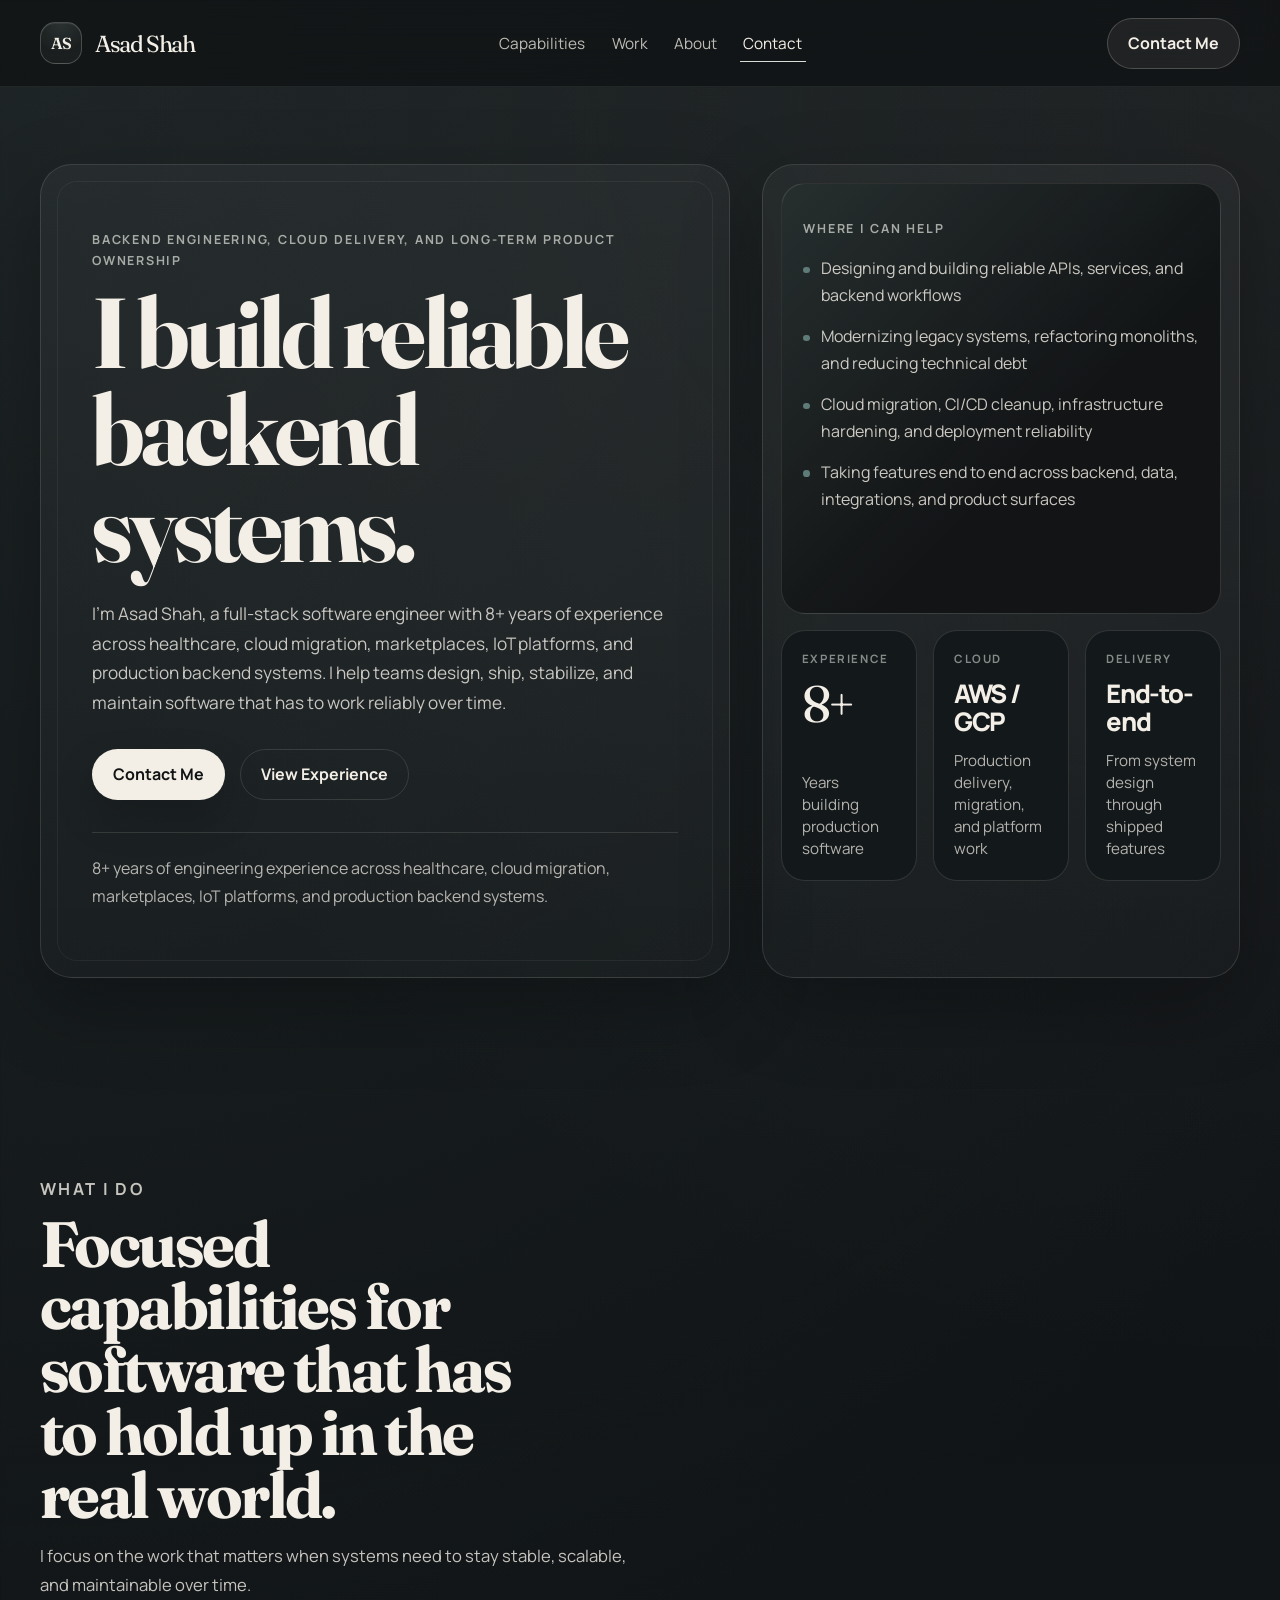
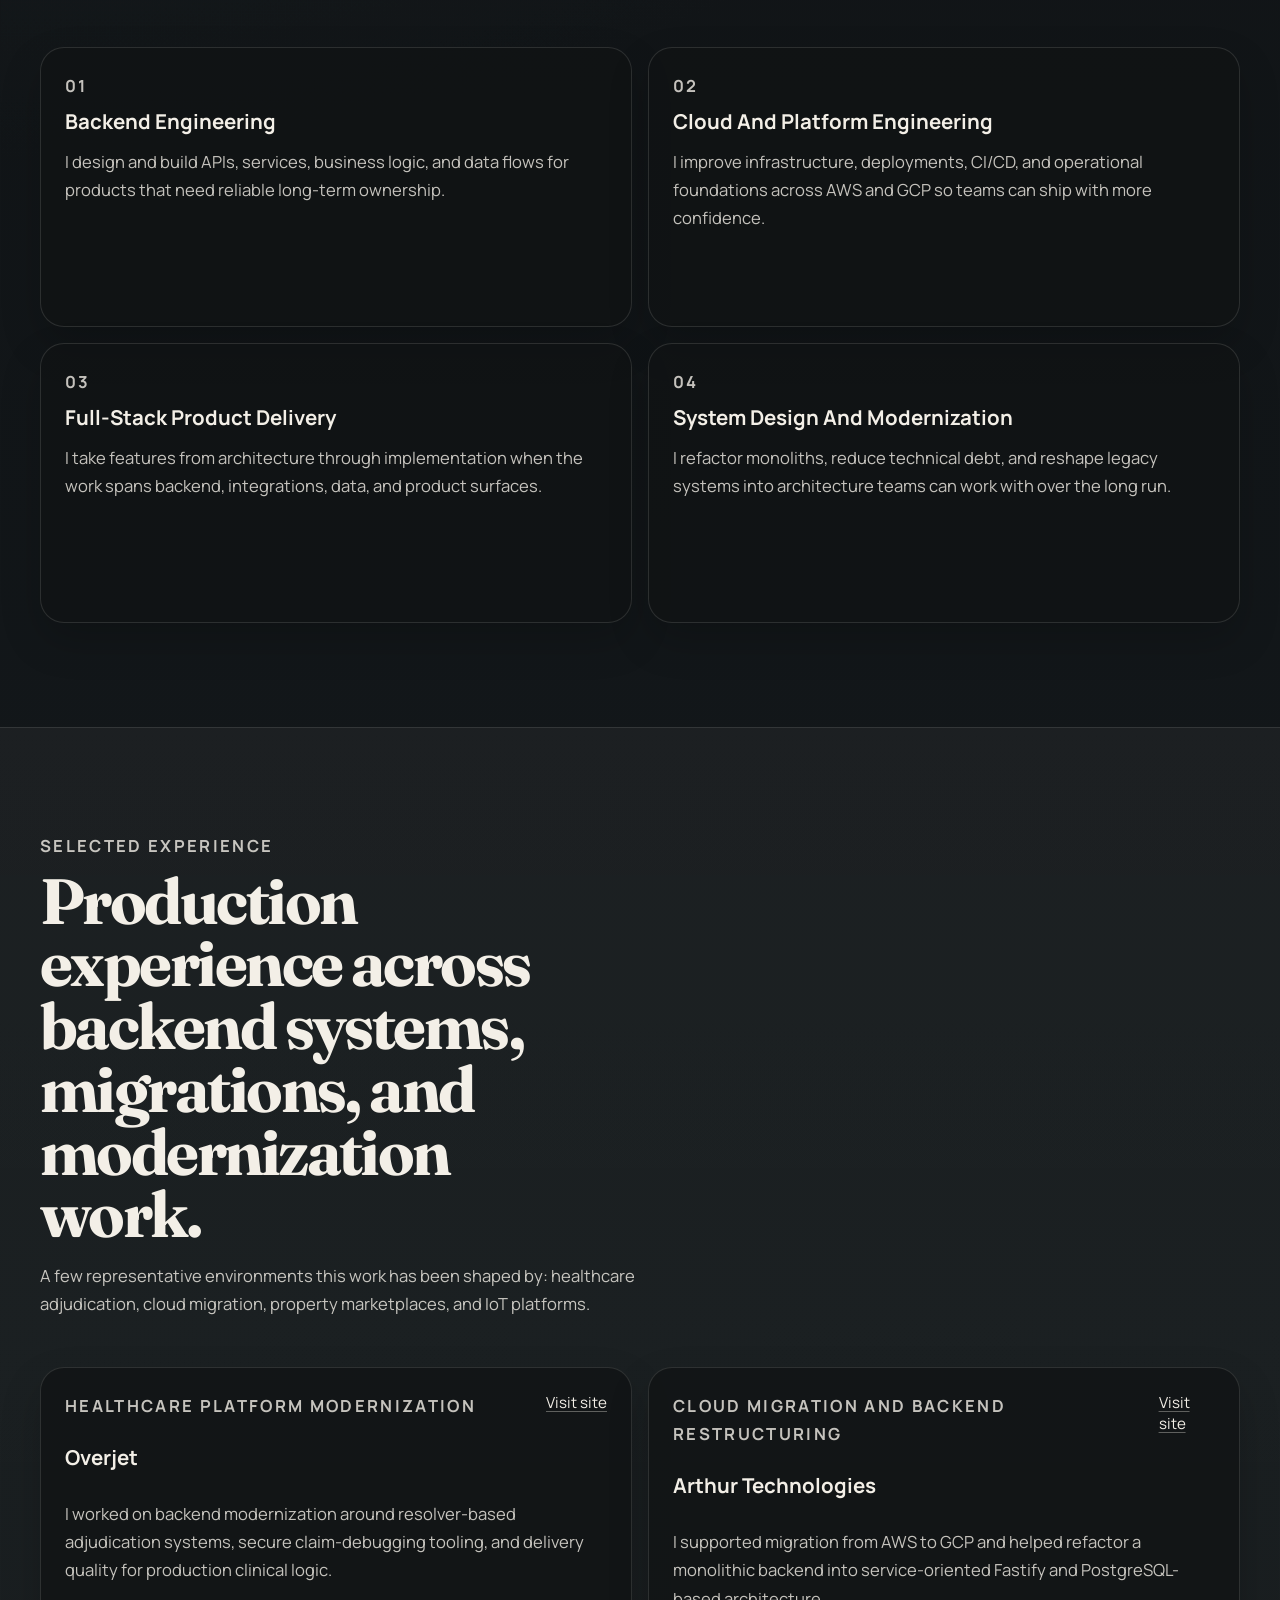
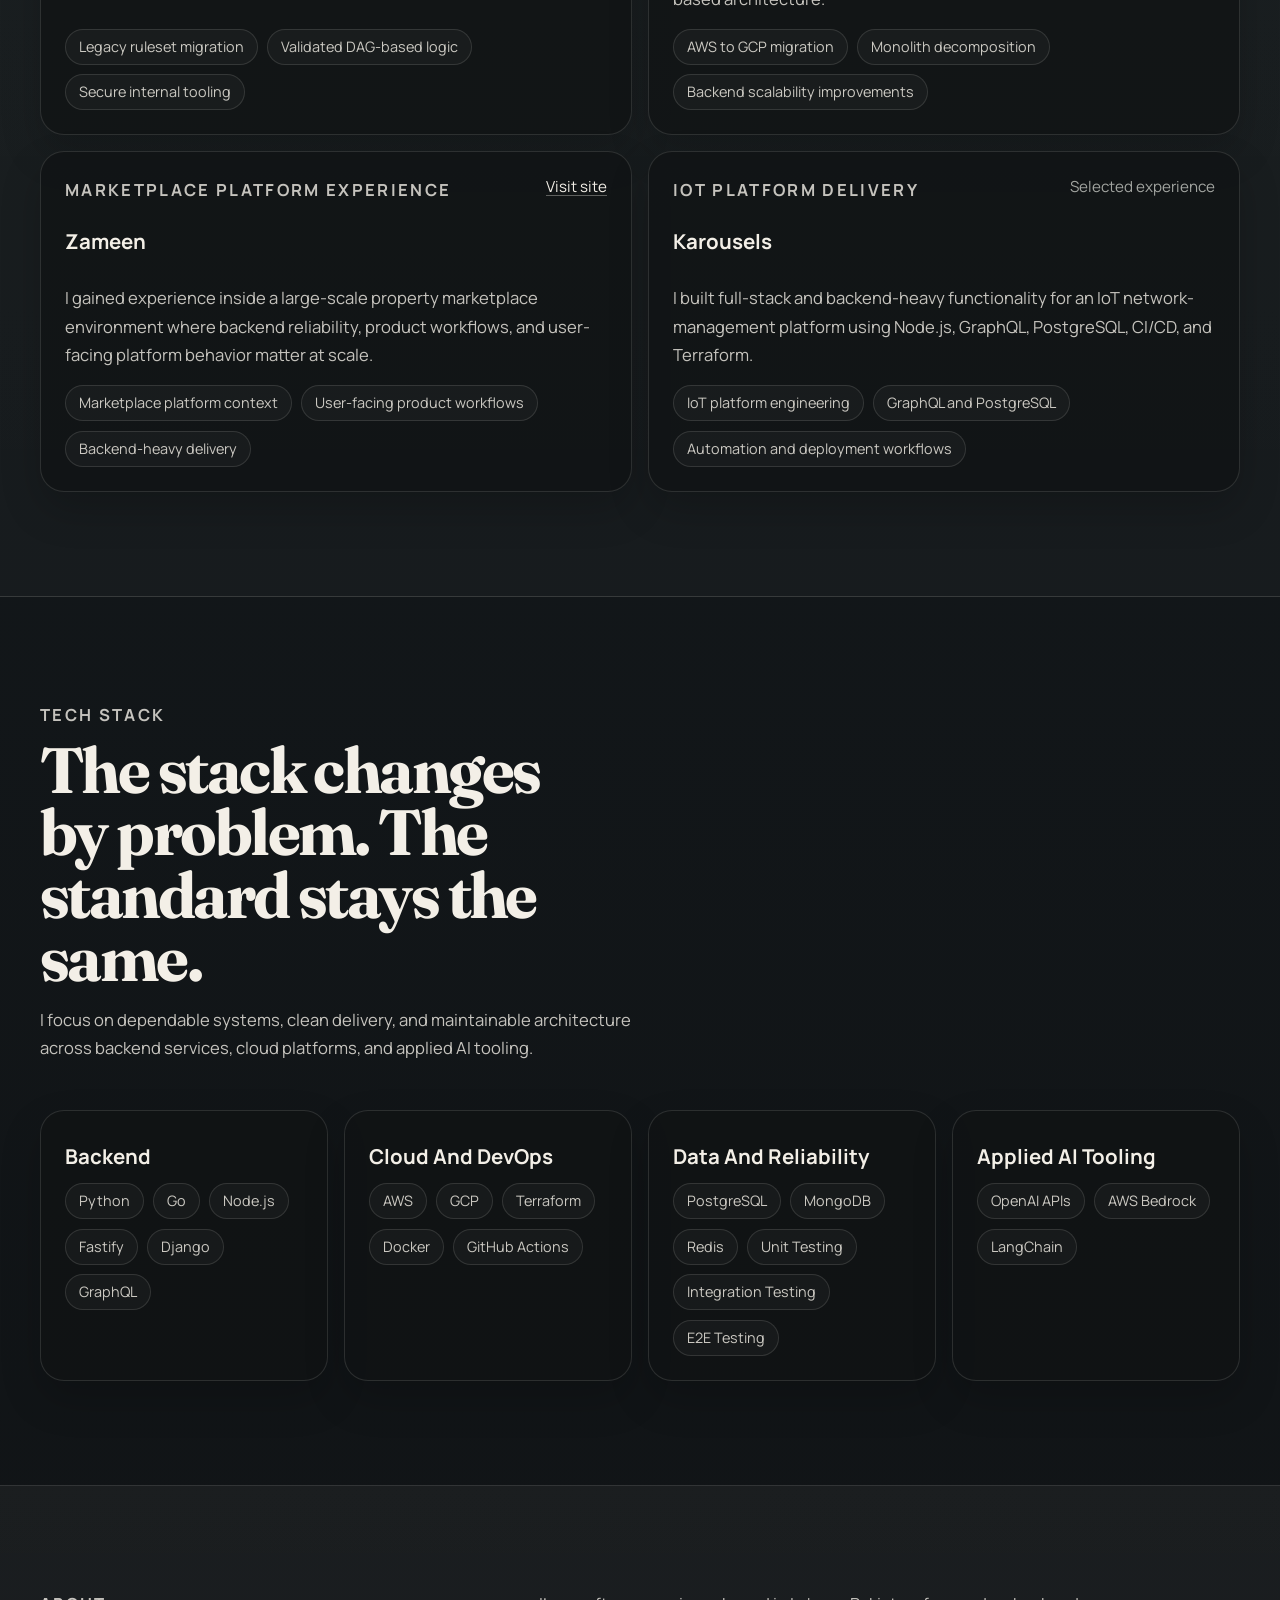
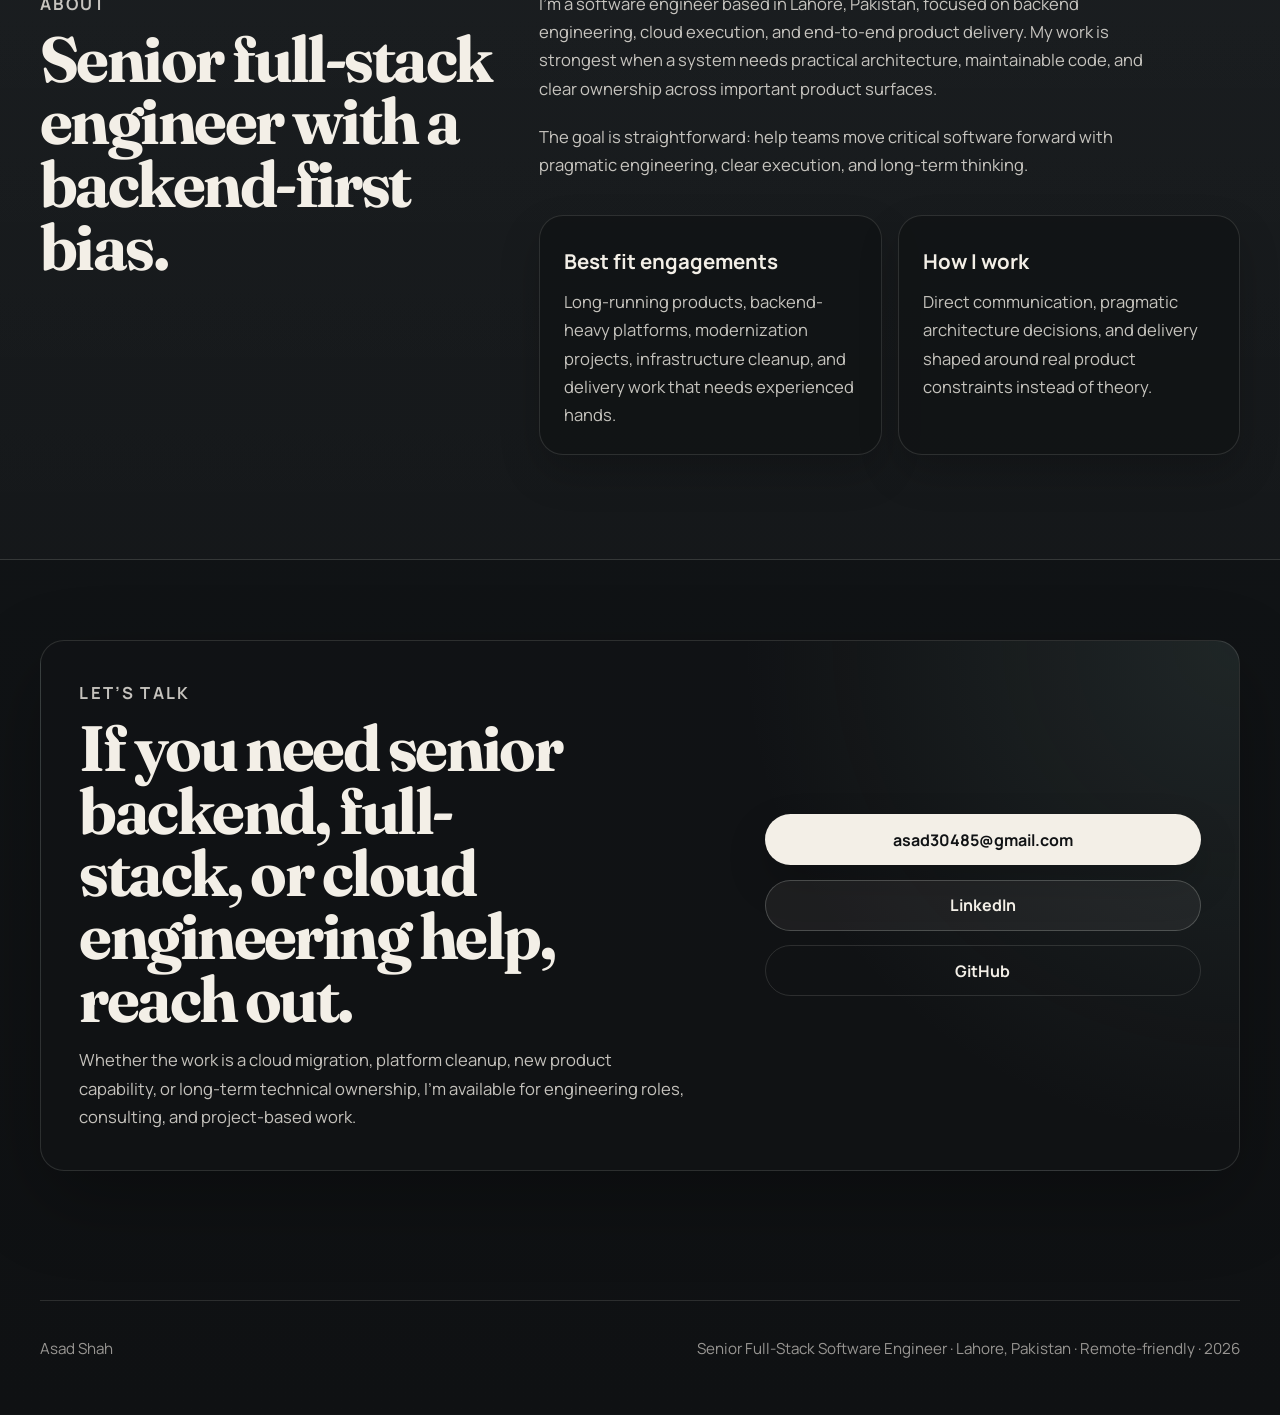
==== commit 97be457d: "Update portfolio content and assets" ====
--- a/index.html
+++ b/index.html
@@ -150,9 +150,10 @@
               <div class="hero-panel-card hero-panel-card-accent">
                 <p class="panel-label">Where I can help</p>
                 <ul class="panel-list">
-                  <li>Backend-heavy product teams that need senior execution</li>
-                  <li>Legacy or long-running systems that need cleanup and ownership</li>
-                  <li>Cloud migrations, platform hardening, and delivery acceleration</li>
+                  <li>Designing and building reliable APIs, services, and backend workflows</li>
+                  <li>Modernizing legacy systems, refactoring monoliths, and reducing technical debt</li>
+                  <li>Cloud migration, CI/CD cleanup, infrastructure hardening, and deployment reliability</li>
+                  <li>Taking features end to end across backend, data, integrations, and product surfaces</li>
                 </ul>
               </div>
 
